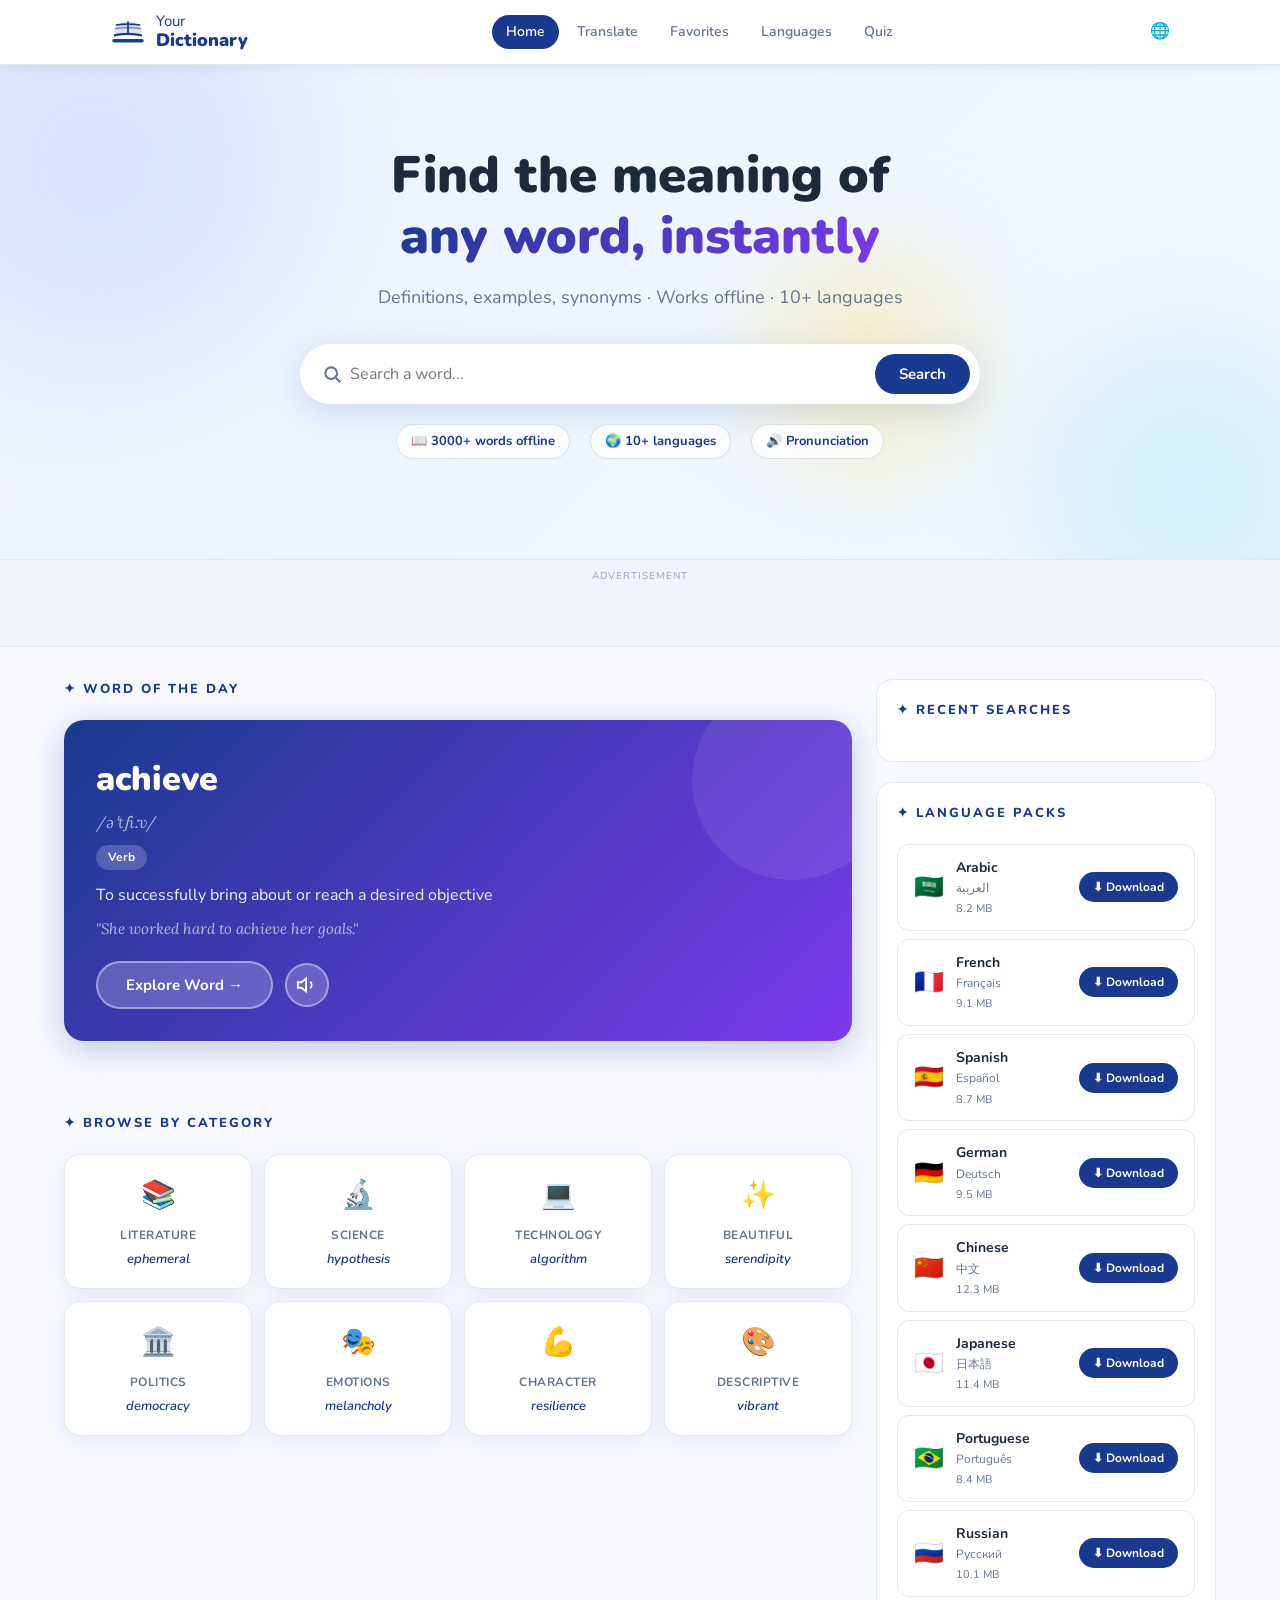
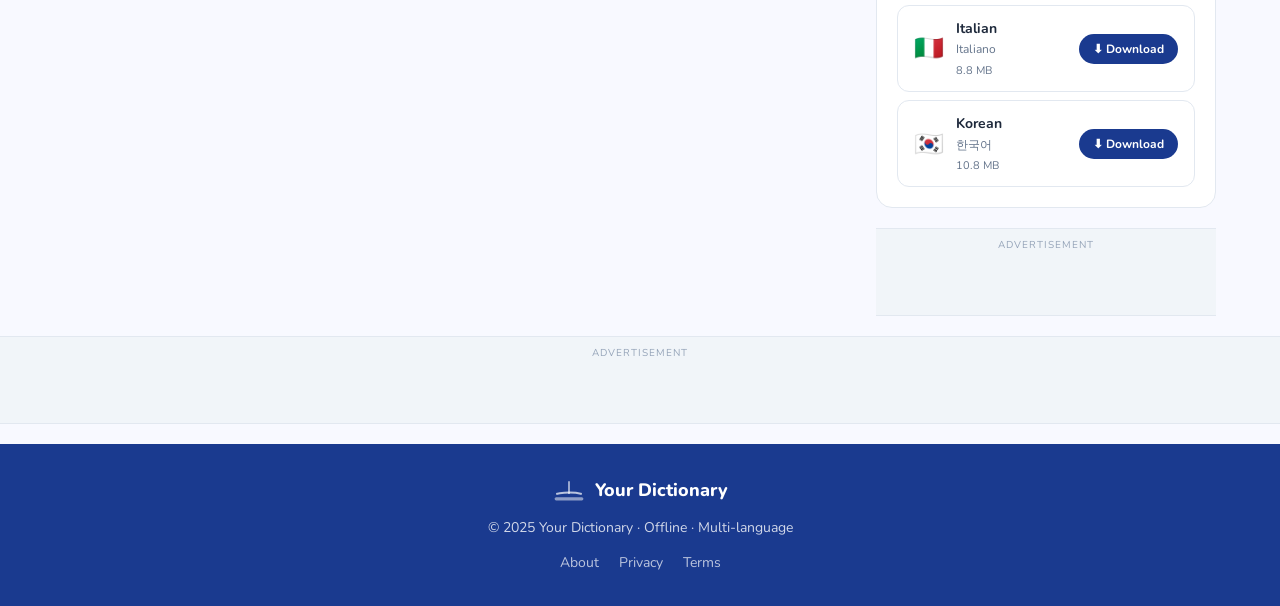
==== app/src/main/assets/www/index.html @ 371874bd "Add files via upload" ====
<!DOCTYPE html>
<html lang="en">
<head>
<meta charset="UTF-8">
<meta name="viewport" content="width=device-width, initial-scale=1.0, maximum-scale=1.0, user-scalable=no">
<title>Your Dictionary</title>
<link rel="stylesheet" href="style.css">
<link href="https://fonts.googleapis.com/css2?family=Nunito:wght@400;600;700;800;900&family=Lora:ital,wght@0,400;0,600;1,400&display=swap" rel="stylesheet">
</head>
<body>
<!-- HEADER -->
<header class="header">
  <div class="header-inner">
    <div class="logo">
      <svg class="logo-icon" viewBox="0 0 40 32" fill="none">
        <rect x="2" y="24" width="36" height="4" rx="2" fill="#1a3a8f"/>
        <path d="M20 4 C10 4 4 10 4 20 L20 18 L36 20 C36 10 30 4 20 4Z" fill="#1a3a8f" opacity="0.15"/>
        <path d="M4 20 C4 20 20 16 36 20" stroke="#1a3a8f" stroke-width="2.5" fill="none"/>
        <path d="M20 4 L20 18" stroke="#1a3a8f" stroke-width="2"/>
        <path d="M6 8 C6 8 20 6 34 8" stroke="#1a3a8f" stroke-width="2" fill="none"/>
        <path d="M5 12 C5 12 20 10 35 12" stroke="#1a3a8f" stroke-width="1.5" fill="none" opacity="0.6"/>
      </svg>
      <span class="logo-text">Your<br><strong>Dictionary</strong></span>
    </div>
    <nav class="nav">
      <a href="index.html" class="nav-link active">Home</a>
      <a href="translate.html" class="nav-link">Translate</a>
      <a href="favorites.html" class="nav-link">Favorites</a>
      <a href="languages.html" class="nav-link">Languages</a>
      <a href="quiz.html" class="nav-link">Quiz</a>
    </nav>
    <div class="header-right">
      <div class="online-status" id="onlineStatus">🌐</div>
      <button class="menu-btn" id="menuBtn" aria-label="Menu">
        <span></span><span></span><span></span>
      </button>
    </div>
  </div>
</header>

<!-- MOBILE NAV -->
<div class="mobile-nav" id="mobileNav">
  <a href="index.html">🏠 Home</a>
  <a href="translate.html">🌍 Translate</a>
  <a href="favorites.html">❤️ Favorites</a>
  <a href="languages.html">📦 Language Packs</a>
  <a href="quiz.html">🧠 Quiz</a>
</div>

<!-- HERO -->
<section class="hero">
  <div class="hero-bg">
    <div class="blob b1"></div>
    <div class="blob b2"></div>
    <div class="blob b3"></div>
  </div>
  <div class="hero-content">
    <h1 class="hero-title">Find the meaning of<br><span class="gradient-text">any word, instantly</span></h1>
    <p class="hero-sub">Definitions, examples, synonyms · Works offline · 10+ languages</p>
    <div class="search-box" id="heroSearch">
      <span class="search-icon">
        <svg viewBox="0 0 24 24" fill="none" stroke="currentColor" stroke-width="2.5"><circle cx="11" cy="11" r="7"/><line x1="16.5" y1="16.5" x2="22" y2="22"/></svg>
      </span>
      <input type="text" id="heroInput" placeholder="Search a word..." autocomplete="off" spellcheck="false">
      <button class="search-btn" id="heroBtn">Search</button>
    </div>
    <div class="suggestions" id="suggestions"></div>
    <div class="hero-stats">
      <span>📖 3000+ words offline</span>
      <span>🌍 10+ languages</span>
      <span>🔊 Pronunciation</span>
    </div>
  </div>
</section>

<!-- AD BANNER TOP -->
<div class="ad-container" id="adBannerTop">
  <div class="ad-label">Advertisement</div>
  <div id="hms-banner-1" class="admob-banner"></div>
</div>

<!-- TABLET LAYOUT WRAPPER -->
<div class="tablet-grid">

<!-- MAIN CONTENT -->
<div class="main-content">

<!-- RESULTS -->
<section class="results-section" id="resultsSection" style="display:none">
  <div class="container">
    <div id="resultsContent"></div>
  </div>
</section>

<!-- WORD OF THE DAY -->
<section class="wod-section" id="wodSection">
  <div class="container">
    <div class="section-label">✦ Word of the Day</div>
    <div class="wod-card" id="wodCard">
      <div class="wod-loading">Loading...</div>
    </div>
  </div>
</section>

<!-- CATEGORIES -->
<section class="categories-section">
  <div class="container">
    <div class="section-label">✦ Browse by Category</div>
    <div class="categories-grid">
      <div class="cat-card" data-word="ephemeral"><div class="cat-icon">📚</div><div class="cat-name">Literature</div><div class="cat-example">ephemeral</div></div>
      <div class="cat-card" data-word="hypothesis"><div class="cat-icon">🔬</div><div class="cat-name">Science</div><div class="cat-example">hypothesis</div></div>
      <div class="cat-card" data-word="algorithm"><div class="cat-icon">💻</div><div class="cat-name">Technology</div><div class="cat-example">algorithm</div></div>
      <div class="cat-card" data-word="serendipity"><div class="cat-icon">✨</div><div class="cat-name">Beautiful</div><div class="cat-example">serendipity</div></div>
      <div class="cat-card" data-word="democracy"><div class="cat-icon">🏛️</div><div class="cat-name">Politics</div><div class="cat-example">democracy</div></div>
      <div class="cat-card" data-word="melancholy"><div class="cat-icon">🎭</div><div class="cat-name">Emotions</div><div class="cat-example">melancholy</div></div>
      <div class="cat-card" data-word="resilience"><div class="cat-icon">💪</div><div class="cat-name">Character</div><div class="cat-example">resilience</div></div>
      <div class="cat-card" data-word="vibrant"><div class="cat-icon">🎨</div><div class="cat-name">Descriptive</div><div class="cat-example">vibrant</div></div>
    </div>
  </div>
</section>

</div><!-- end main-content -->

<!-- TABLET SIDEBAR -->
<aside class="tablet-sidebar">
  <div class="sidebar-section">
    <div class="section-label">✦ Recent Searches</div>
    <div class="recent-list sidebar-recent" id="recentList"></div>
  </div>
  <div class="sidebar-section">
    <div class="section-label">✦ Language Packs</div>
    <div id="languagePacksGrid" class="packs-grid-sidebar"></div>
  </div>
  <div class="ad-container sidebar-ad" id="adBannerMiddle">
    <div class="ad-label">Advertisement</div>
    <div id="hms-banner-2" class="admob-banner"></div>
  </div>
</aside>

</div><!-- end tablet-grid -->

<!-- RECENT SEARCHES (mobile only) -->
<section class="recent-section mobile-only" id="recentSection" style="display:none">
  <div class="container">
    <div class="section-label">✦ Recent Searches</div>
    <div class="recent-list" id="recentListMobile"></div>
  </div>
</section>

<!-- LANGUAGE PACKS (mobile only) -->
<section class="languages-section mobile-only">
  <div class="container">
    <div class="section-label">✦ Offline Language Packs</div>
    <div id="languagePacksGridMobile" class="packs-grid"></div>
  </div>
</section>

<!-- AD BANNER BOTTOM -->
<div class="ad-container" id="adBannerBottom">
  <div class="ad-label">Advertisement</div>
  <div id="hms-banner-3" class="admob-banner"></div>
</div>

<!-- FOOTER -->
<footer class="footer">
  <div class="footer-inner">
    <div class="footer-logo">
      <svg viewBox="0 0 40 32" fill="none" width="32">
        <rect x="2" y="24" width="36" height="4" rx="2" fill="#fff" opacity="0.5"/>
        <path d="M20 4 L20 20" stroke="#fff" stroke-width="2" opacity="0.7"/>
        <path d="M4 20 C4 20 20 16 36 20" stroke="#fff" stroke-width="2.5" fill="none" opacity="0.7"/>
      </svg>
      <span>Your Dictionary</span>
    </div>
    <p class="footer-copy">© 2025 Your Dictionary · Offline · Multi-language</p>
    <div class="footer-links">
      <a href="about.html">About</a>
      <a href="#">Privacy</a>
      <a href="#">Terms</a>
    </div>
  </div>
</footer>

<script src="offline_dict.js"></script>
<script src="app.js"></script>
<script src="hms_ads.js"></script>

<script>
// Fix recent list for mobile vs sidebar
document.addEventListener('DOMContentLoaded', function() {
  const isMobile = window.innerWidth < 768;
  const recentSection = document.getElementById('recentSection');
  const mobileList = document.getElementById('recentListMobile');
  const mainList = document.getElementById('recentList');

  // Online status indicator
  const statusEl = document.getElementById('onlineStatus');
  function updateStatus() {
    statusEl.textContent = navigator.onLine ? '🌐' : '📴';
    statusEl.title = navigator.onLine ? 'Online' : 'Offline';
  }
  window.addEventListener('online', updateStatus);
  window.addEventListener('offline', updateStatus);
  updateStatus();

  // Mobile recent searches
  const recent = JSON.parse(localStorage.getItem('recentSearches') || '[]');
  if (recent.length && mobileList) {
    if (recentSection) recentSection.style.display = 'block';
    mobileList.innerHTML = recent.map(w =>
      `<button class="recent-tag" onclick="searchWord('${w}')">${w}</button>`
    ).join('');
  }

  // Mobile language packs
  const mobilePacksGrid = document.getElementById('languagePacksGridMobile');
  if (mobilePacksGrid && typeof LANGUAGE_PACKS !== 'undefined') {
    const downloadedPacks = JSON.parse(localStorage.getItem('downloadedPacks') || '["en"]');
    mobilePacksGrid.innerHTML = Object.entries(LANGUAGE_PACKS).map(([code, pack]) => {
      const isDownloaded = downloadedPacks.includes(code);
      return `
        <div class="pack-card ${isDownloaded ? 'downloaded' : ''}">
          <div class="pack-flag">${pack.flag}</div>
          <div class="pack-info">
            <div class="pack-name">${pack.name}</div>
            <div class="pack-size">${pack.size}</div>
          </div>
          <button class="pack-btn ${isDownloaded ? 'downloaded' : ''}" onclick="togglePack('${code}', this)">
            ${isDownloaded ? '✓ Ready' : '⬇'}
          </button>
        </div>`;
    }).join('');
  }
});
</script>
</body>
</html>
---- app/src/main/assets/www/style.css ----
/* ============================================================
   YOUR DICTIONARY - Styles
   ============================================================ */
*, *::before, *::after { box-sizing: border-box; margin: 0; padding: 0; }

:root {
  --primary: #1a3a8f;
  --primary-light: #2d52c4;
  --accent: #f59e0b;
  --bg: #f8f9ff;
  --card: #ffffff;
  --text: #1e293b;
  --text-muted: #64748b;
  --border: #e2e8f0;
  --radius: 16px;
  --shadow: 0 4px 24px rgba(26,58,143,0.08);
}

body { font-family: 'Nunito', sans-serif; background: var(--bg); color: var(--text); line-height: 1.6; -webkit-tap-highlight-color: transparent; }

/* HEADER */
.header { background: #fff; border-bottom: 1px solid var(--border); position: sticky; top: 0; z-index: 100; box-shadow: 0 2px 12px rgba(0,0,0,0.06); }
.header-inner { max-width: 1100px; margin: 0 auto; padding: 12px 20px; display: flex; align-items: center; justify-content: space-between; gap: 16px; }
.logo { display: flex; align-items: center; gap: 10px; text-decoration: none; }
.logo-icon { width: 36px; height: 28px; }
.logo-text { font-size: 15px; line-height: 1.2; color: var(--primary); }
.logo-text strong { display: block; font-size: 18px; font-weight: 900; }
.nav { display: flex; gap: 4px; }
.nav-link { padding: 6px 14px; border-radius: 50px; text-decoration: none; color: var(--text-muted); font-weight: 600; font-size: 14px; transition: all .2s; }
.nav-link:hover, .nav-link.active { background: var(--primary); color: #fff; }
.menu-btn { display: none; flex-direction: column; gap: 5px; background: none; border: none; cursor: pointer; padding: 4px; }
.menu-btn span { width: 24px; height: 2px; background: var(--text); border-radius: 2px; transition: .3s; }

/* MOBILE NAV */
.mobile-nav { display: none; flex-direction: column; background: #fff; border-bottom: 1px solid var(--border); }
.mobile-nav.open { display: flex; }
.mobile-nav a { padding: 14px 20px; color: var(--text); text-decoration: none; font-weight: 600; border-bottom: 1px solid var(--border); }
.mobile-nav a:hover { background: var(--bg); }

/* HERO */
.hero { position: relative; padding: 60px 20px 80px; overflow: hidden; background: linear-gradient(135deg, #eef2ff 0%, #f0f9ff 100%); }
.hero-bg { position: absolute; inset: 0; pointer-events: none; overflow: hidden; }
.blob { position: absolute; border-radius: 50%; filter: blur(60px); opacity: 0.5; }
.b1 { width: 400px; height: 400px; background: #c7d7ff; top: -100px; left: -100px; }
.b2 { width: 300px; height: 300px; background: #bae6fd; bottom: -80px; right: -60px; }
.b3 { width: 200px; height: 200px; background: #fde68a; top: 40%; left: 60%; }
.hero-content { position: relative; max-width: 680px; margin: 0 auto; text-align: center; }
.hero-title { font-size: clamp(28px, 6vw, 52px); font-weight: 900; line-height: 1.2; color: var(--text); margin-bottom: 16px; }
.gradient-text { background: linear-gradient(135deg, var(--primary), #7c3aed); -webkit-background-clip: text; -webkit-text-fill-color: transparent; background-clip: text; }
.hero-sub { font-size: 18px; color: var(--text-muted); margin-bottom: 32px; }

/* SEARCH BOX */
.search-box { display: flex; align-items: center; background: #fff; border-radius: 50px; padding: 8px 8px 8px 20px; box-shadow: 0 8px 32px rgba(26,58,143,0.15); gap: 8px; border: 2px solid transparent; transition: border-color .2s; }
.search-box:focus-within { border-color: var(--primary); }
.search-icon { color: var(--text-muted); display: flex; align-items: center; }
.search-icon svg { width: 20px; height: 20px; }
.search-box input { flex: 1; border: none; outline: none; font-size: 16px; font-family: inherit; color: var(--text); background: transparent; }
.search-btn { background: var(--primary); color: #fff; border: none; border-radius: 40px; padding: 10px 24px; font-size: 15px; font-weight: 700; cursor: pointer; font-family: inherit; transition: background .2s, transform .1s; }
.search-btn:hover { background: var(--primary-light); }
.search-btn:active { transform: scale(0.97); }

/* SUGGESTIONS */
.suggestions { background: #fff; border-radius: 12px; box-shadow: var(--shadow); margin-top: 8px; display: none; text-align: left; overflow: hidden; }
.suggestion-item { padding: 12px 20px; cursor: pointer; font-size: 15px; transition: background .15s; }
.suggestion-item:hover { background: var(--bg); }

/* CONTAINER */
.container { max-width: 800px; margin: 0 auto; padding: 0 20px; }

/* RESULTS */
.results-section { padding: 40px 0; }
.result-header { display: flex; align-items: center; justify-content: space-between; margin-bottom: 24px; flex-wrap: wrap; gap: 12px; }
.result-word-info { display: flex; align-items: center; gap: 12px; flex-wrap: wrap; }
.result-word { font-size: 36px; font-weight: 900; color: var(--primary); }
.phonetic { font-size: 18px; color: var(--text-muted); font-family: 'Lora', serif; font-style: italic; }
.audio-btn { background: var(--bg); border: 1px solid var(--border); border-radius: 50%; width: 36px; height: 36px; cursor: pointer; display: flex; align-items: center; justify-content: center; color: var(--primary); transition: all .2s; }
.audio-btn:hover { background: var(--primary); color: #fff; }
.audio-btn svg { width: 14px; }
.fav-btn { display: flex; align-items: center; gap: 6px; background: var(--bg); border: 1px solid var(--border); border-radius: 50px; padding: 8px 16px; cursor: pointer; font-size: 14px; font-weight: 700; color: var(--text-muted); font-family: inherit; transition: all .2s; }
.fav-btn svg { width: 18px; }
.fav-btn.active, .fav-btn:hover { background: #fff0f6; border-color: #ff4081; color: #ff4081; }

/* MEANINGS */
.meaning-block { background: var(--card); border-radius: var(--radius); padding: 24px; margin-bottom: 16px; box-shadow: var(--shadow); }
.pos-badge { display: inline-block; background: linear-gradient(135deg, var(--primary), #7c3aed); color: #fff; padding: 4px 14px; border-radius: 50px; font-size: 13px; font-weight: 700; text-transform: capitalize; margin-bottom: 16px; }
.definitions-list { padding-left: 20px; }
.definitions-list li { margin-bottom: 14px; }
.def-text { font-size: 16px; line-height: 1.7; }
.def-example { color: var(--text-muted); font-style: italic; font-family: 'Lora', serif; margin-top: 4px; font-size: 15px; }
.word-tags { display: flex; flex-wrap: wrap; align-items: center; gap: 8px; margin-top: 16px; padding-top: 16px; border-top: 1px solid var(--border); }
.tag-label { font-size: 13px; font-weight: 700; color: var(--text-muted); }
.word-tag { background: var(--bg); border: 1px solid var(--border); border-radius: 50px; padding: 4px 12px; font-size: 13px; cursor: pointer; transition: all .2s; }
.word-tag:hover { background: var(--primary); color: #fff; border-color: var(--primary); }
.word-tag.antonym { border-color: #fca5a5; }
.word-tag.antonym:hover { background: #ef4444; border-color: #ef4444; color: #fff; }

/* BUTTONS */
.btn-primary { background: var(--primary); color: #fff; border: none; border-radius: 50px; padding: 12px 28px; font-size: 15px; font-weight: 700; cursor: pointer; font-family: inherit; transition: all .2s; }
.btn-primary:hover { background: var(--primary-light); transform: translateY(-1px); }
.btn-secondary { background: var(--bg); color: var(--primary); border: 2px solid var(--primary); border-radius: 50px; padding: 10px 24px; font-size: 15px; font-weight: 700; cursor: pointer; font-family: inherit; transition: all .2s; margin-top: 20px; }
.btn-secondary:hover { background: var(--primary); color: #fff; }
.back-btn { display: block; margin: 20px auto 0; }

/* LOADING */
.loading-spinner { text-align: center; padding: 60px 20px; }
.spinner { width: 40px; height: 40px; border: 3px solid var(--border); border-top-color: var(--primary); border-radius: 50%; animation: spin 0.8s linear infinite; margin: 0 auto 16px; }
@keyframes spin { to { transform: rotate(360deg); } }

/* ERROR */
.error-card { text-align: center; padding: 60px 20px; background: var(--card); border-radius: var(--radius); box-shadow: var(--shadow); }
.error-icon { font-size: 48px; margin-bottom: 16px; }
.error-card h3 { font-size: 22px; margin-bottom: 8px; }
.error-card p { color: var(--text-muted); margin-bottom: 24px; }

/* WORD OF DAY */
.wod-section { padding: 40px 0; }
.section-label { font-size: 13px; font-weight: 800; letter-spacing: 2px; text-transform: uppercase; color: var(--primary); margin-bottom: 20px; }
.wod-card { background: linear-gradient(135deg, var(--primary) 0%, #7c3aed 100%); border-radius: var(--radius); padding: 36px; color: #fff; box-shadow: 0 8px 32px rgba(26,58,143,0.25); }
.wod-loading { color: rgba(255,255,255,0.7); }
.wod-word { font-size: 36px; font-weight: 900; margin-bottom: 4px; }
.wod-phonetic { font-family: 'Lora', serif; font-style: italic; color: rgba(255,255,255,0.75); margin-bottom: 8px; }
.wod-pos { display: inline-block; background: rgba(255,255,255,0.2); padding: 3px 12px; border-radius: 50px; font-size: 13px; font-weight: 700; text-transform: capitalize; margin-bottom: 16px; }
.wod-def { font-size: 17px; line-height: 1.7; margin-bottom: 12px; }
.wod-example { font-style: italic; font-family: 'Lora', serif; color: rgba(255,255,255,0.8); margin-bottom: 24px; }
.wod-card .btn-primary { background: rgba(255,255,255,0.2); border: 2px solid rgba(255,255,255,0.4); backdrop-filter: blur(10px); }
.wod-card .btn-primary:hover { background: rgba(255,255,255,0.35); }

/* CATEGORIES */
.categories-section { padding: 40px 0; }
.categories-grid { display: grid; grid-template-columns: repeat(auto-fill, minmax(150px, 1fr)); gap: 16px; }
.cat-card { background: var(--card); border-radius: var(--radius); padding: 20px; text-align: center; cursor: pointer; box-shadow: var(--shadow); transition: all .25s; border: 2px solid transparent; }
.cat-card:hover { border-color: var(--primary); transform: translateY(-3px); box-shadow: 0 8px 24px rgba(26,58,143,0.15); }
.cat-icon { font-size: 32px; margin-bottom: 8px; }
.cat-name { font-weight: 700; font-size: 14px; color: var(--text); margin-bottom: 4px; }
.cat-example { font-size: 12px; color: var(--text-muted); font-style: italic; }

/* RECENT */
.recent-section { padding: 20px 0 40px; }
.recent-list { display: flex; flex-wrap: wrap; gap: 10px; }
.recent-tag { background: var(--card); border: 1px solid var(--border); border-radius: 50px; padding: 8px 18px; font-size: 14px; cursor: pointer; font-family: inherit; color: var(--text); transition: all .2s; }
.recent-tag:hover { background: var(--primary); color: #fff; border-color: var(--primary); }

/* AD CONTAINER */
.ad-container { background: #f1f5f9; border-top: 1px solid var(--border); border-bottom: 1px solid var(--border); padding: 8px; text-align: center; min-height: 60px; display: flex; flex-direction: column; align-items: center; justify-content: center; }
.ad-label { font-size: 10px; color: #94a3b8; letter-spacing: 1px; text-transform: uppercase; margin-bottom: 4px; }
.admob-banner { width: 100%; max-width: 320px; min-height: 50px; }

/* FOOTER */
.footer { background: var(--primary); color: rgba(255,255,255,0.8); padding: 32px 20px; margin-top: 20px; }
.footer-inner { max-width: 1100px; margin: 0 auto; text-align: center; }
.footer-logo { display: flex; align-items: center; justify-content: center; gap: 10px; font-size: 18px; font-weight: 800; color: #fff; margin-bottom: 12px; }
.footer-copy { font-size: 14px; margin-bottom: 12px; }
.footer-links { display: flex; justify-content: center; gap: 20px; }
.footer-links a { color: rgba(255,255,255,0.7); text-decoration: none; font-size: 14px; }
.footer-links a:hover { color: #fff; }

/* RESPONSIVE */
@media (max-width: 768px) {
  .nav { display: none; }
  .menu-btn { display: flex; }
  .hero { padding: 40px 16px 60px; }
  .categories-grid { grid-template-columns: repeat(2, 1fr); }
  .result-word { font-size: 28px; }
}

/* ============================================================
   TABLET & RESPONSIVE LAYOUT (768px+)
   ============================================================ */

/* Tablet grid */
@media (min-width: 768px) {
  .tablet-grid {
    display: grid;
    grid-template-columns: 1fr 300px;
    max-width: 1200px;
    margin: 0 auto;
    gap: 24px;
    padding: 0 24px;
    align-items: start;
  }
  .mobile-only { display: none !important; }
  .tablet-sidebar { display: block; padding-top: 32px; }
  .menu-btn { display: none !important; }
  .nav { display: flex !important; }
  .hero-title { font-size: clamp(32px, 4vw, 56px); }
  .categories-grid { grid-template-columns: repeat(4, 1fr) !important; }
  .wod-card { padding: 36px; }
  .result-word { font-size: 42px; }
}

@media (min-width: 1024px) {
  .tablet-grid { grid-template-columns: 1fr 340px; }
  .hero { padding: 80px 20px 100px; }
}

/* Mobile */
@media (max-width: 767px) {
  .tablet-grid { display: block; padding: 0; }
  .tablet-sidebar { display: none; }
  .mobile-only { display: block; }
}

/* ============================================================
   HEADER IMPROVEMENTS
   ============================================================ */
.header-right { display: flex; align-items: center; gap: 10px; }
.online-status { font-size: 16px; cursor: default; }
@media (min-width: 768px) { .online-status { display: block; } }

/* ============================================================
   HERO STATS
   ============================================================ */
.hero-stats {
  display: flex;
  justify-content: center;
  gap: 20px;
  flex-wrap: wrap;
  margin-top: 20px;
}
.hero-stats span {
  background: rgba(255,255,255,0.8);
  backdrop-filter: blur(10px);
  border-radius: 50px;
  padding: 6px 14px;
  font-size: 13px;
  font-weight: 700;
  color: var(--primary);
  border: 1px solid rgba(26,58,143,0.15);
}

/* ============================================================
   OFFLINE / ONLINE BADGES
   ============================================================ */
.offline-badge {
  background: #fef3c7;
  color: #92400e;
  border: 1px solid #fde68a;
  border-radius: 50px;
  padding: 3px 10px;
  font-size: 12px;
  font-weight: 700;
}
.online-badge {
  background: #dcfce7;
  color: #166534;
  border: 1px solid #bbf7d0;
  border-radius: 50px;
  padding: 3px 10px;
  font-size: 12px;
  font-weight: 700;
}
.lang-badge {
  background: var(--primary);
  color: #fff;
  border-radius: 50px;
  padding: 3px 10px;
  font-size: 11px;
  font-weight: 700;
}

/* ============================================================
   AUDIO BUTTON (improved)
   ============================================================ */
.audio-btn {
  background: linear-gradient(135deg, var(--primary), #7c3aed);
  border: none;
  border-radius: 50%;
  width: 40px;
  height: 40px;
  cursor: pointer;
  display: flex;
  align-items: center;
  justify-content: center;
  color: #fff;
  transition: all .2s;
  box-shadow: 0 4px 12px rgba(26,58,143,0.3);
  flex-shrink: 0;
}
.audio-btn:hover { transform: scale(1.1); box-shadow: 0 6px 20px rgba(26,58,143,0.4); }
.audio-btn:active { transform: scale(0.95); }
.audio-btn svg { width: 16px; }

.audio-btn-wod {
  background: rgba(255,255,255,0.2);
  border: 2px solid rgba(255,255,255,0.4);
  border-radius: 50%;
  width: 44px;
  height: 44px;
  cursor: pointer;
  display: flex;
  align-items: center;
  justify-content: center;
  color: #fff;
  transition: all .2s;
  flex-shrink: 0;
}
.audio-btn-wod:hover { background: rgba(255,255,255,0.3); transform: scale(1.08); }

/* ============================================================
   WOD ACTIONS
   ============================================================ */
.wod-actions {
  display: flex;
  align-items: center;
  gap: 12px;
  margin-top: 16px;
  flex-wrap: wrap;
}

/* ============================================================
   LANGUAGE PACKS
   ============================================================ */
.languages-section { padding: 40px 0; }
.packs-grid { display: flex; flex-direction: column; gap: 10px; margin-top: 12px; }
.packs-grid-sidebar { display: flex; flex-direction: column; gap: 8px; margin-top: 8px; }

.pack-card {
  display: flex;
  align-items: center;
  gap: 12px;
  background: var(--card);
  border-radius: 12px;
  padding: 12px 16px;
  border: 1px solid var(--border);
  transition: all .2s;
}
.pack-card:hover { border-color: var(--primary); box-shadow: 0 4px 16px rgba(26,58,143,0.1); }
.pack-card.downloaded { border-color: #bbf7d0; background: #f0fdf4; }
.pack-flag { font-size: 24px; flex-shrink: 0; }
.pack-info { flex: 1; min-width: 0; }
.pack-name { font-weight: 700; font-size: 14px; color: var(--text); }
.pack-native { font-size: 12px; color: var(--text-muted); }
.pack-size { font-size: 11px; color: var(--text-muted); margin-top: 2px; }
.pack-btn {
  background: var(--primary);
  color: #fff;
  border: none;
  border-radius: 50px;
  padding: 7px 14px;
  font-size: 12px;
  font-weight: 700;
  cursor: pointer;
  font-family: inherit;
  transition: all .2s;
  white-space: nowrap;
  flex-shrink: 0;
}
.pack-btn:hover { background: var(--primary-light); }
.pack-btn.downloaded { background: #16a34a; cursor: default; }
.pack-btn:disabled { opacity: 0.6; cursor: not-allowed; }

/* ============================================================
   SIDEBAR
   ============================================================ */
.sidebar-section { background: var(--card); border-radius: var(--radius); padding: 20px; margin-bottom: 20px; border: 1px solid var(--border); }
.sidebar-ad { margin-bottom: 20px; }
.sidebar-recent { display: flex; flex-wrap: wrap; gap: 8px; margin-top: 10px; }

/* ============================================================
   SUGGESTIONS (improved)
   ============================================================ */
.suggestion-item {
  padding: 12px 20px;
  cursor: pointer;
  font-size: 15px;
  transition: background .15s;
  display: flex;
  align-items: center;
  gap: 8px;
}
.suggestion-item span { font-weight: 600; }
.suggestion-item:hover { background: var(--bg); }

/* ============================================================
   ERROR CARD IMPROVEMENTS
   ============================================================ */
.suggestion-section { margin: 16px 0; text-align: center; }
.suggestion-title { font-size: 14px; color: var(--text-muted); margin-bottom: 10px; font-weight: 600; }
.suggestion-chips { display: flex; flex-wrap: wrap; gap: 8px; justify-content: center; }
.chip {
  background: var(--bg);
  border: 1px solid var(--primary);
  color: var(--primary);
  border-radius: 50px;
  padding: 6px 16px;
  font-size: 14px;
  font-weight: 700;
  cursor: pointer;
  font-family: inherit;
  transition: all .2s;
}
.chip:hover { background: var(--primary); color: #fff; }

/* ============================================================
   TOAST NOTIFICATIONS
   ============================================================ */
.toast {
  position: fixed;
  bottom: 80px;
  left: 50%;
  transform: translateX(-50%) translateY(20px);
  background: #1e293b;
  color: #fff;
  padding: 12px 24px;
  border-radius: 50px;
  font-size: 14px;
  font-weight: 600;
  z-index: 9999;
  opacity: 0;
  transition: all .3s;
  pointer-events: none;
  white-space: nowrap;
  box-shadow: 0 8px 32px rgba(0,0,0,0.3);
}
.toast.visible { opacity: 1; transform: translateX(-50%) translateY(0); }
.toast.toast-success { background: #16a34a; }
.toast.toast-error { background: #dc2626; }
.toast.toast-info { background: #1d4ed8; }

/* ============================================================
   CATEGORIES GRID (responsive)
   ============================================================ */
.categories-grid {
  display: grid;
  grid-template-columns: repeat(2, 1fr);
  gap: 12px;
  margin-top: 16px;
}
@media (min-width: 500px) { .categories-grid { grid-template-columns: repeat(3, 1fr); } }
@media (min-width: 768px) { .categories-grid { grid-template-columns: repeat(4, 1fr); } }

/* ============================================================
   CAT CARDS (tablet friendly)
   ============================================================ */
.cat-card {
  background: var(--card);
  border: 1px solid var(--border);
  border-radius: 16px;
  padding: 18px 12px;
  text-align: center;
  cursor: pointer;
  transition: all .2s;
}
.cat-card:hover { border-color: var(--primary); transform: translateY(-2px); box-shadow: var(--shadow); }
.cat-icon { font-size: 28px; margin-bottom: 8px; }
.cat-name { font-size: 12px; font-weight: 700; color: var(--text-muted); text-transform: uppercase; letter-spacing: .5px; }
.cat-example { font-size: 13px; color: var(--primary); font-weight: 600; margin-top: 4px; }

/* ============================================================
   WOD SECTION
   ============================================================ */
.wod-section { padding: 32px 0; }
.wod-card {
  background: linear-gradient(135deg, var(--primary) 0%, #7c3aed 100%);
  border-radius: 20px;
  padding: 32px;
  color: #fff;
  position: relative;
  overflow: hidden;
}
.wod-card::before {
  content: '';
  position: absolute;
  top: -40px;
  right: -40px;
  width: 200px;
  height: 200px;
  background: rgba(255,255,255,0.08);
  border-radius: 50%;
}
.wod-word { font-size: 34px; font-weight: 900; margin-bottom: 4px; }
.wod-phonetic { font-family: 'Lora', serif; font-style: italic; opacity: 0.85; margin-bottom: 8px; font-size: 16px; }
.wod-pos { display: inline-block; background: rgba(255,255,255,0.2); border-radius: 50px; padding: 3px 12px; font-size: 12px; font-weight: 700; margin-bottom: 12px; text-transform: capitalize; }
.wod-def { font-size: 16px; line-height: 1.7; opacity: 0.95; margin-bottom: 8px; }
.wod-example { font-style: italic; opacity: 0.8; font-family: 'Lora', serif; margin-bottom: 20px; font-size: 15px; }
.wod-loading { padding: 40px; text-align: center; color: #fff; }

/* ============================================================
   SPINNER
   ============================================================ */
.loading-spinner { display: flex; flex-direction: column; align-items: center; gap: 16px; padding: 60px; }
.spinner { width: 40px; height: 40px; border: 3px solid var(--border); border-top-color: var(--primary); border-radius: 50%; animation: spin .8s linear infinite; }
@keyframes spin { to { transform: rotate(360deg); } }
.loading-spinner p { color: var(--text-muted); font-weight: 600; }

/* ============================================================
   ERROR CARD
   ============================================================ */
.error-card { text-align: center; padding: 60px 20px; }
.error-icon { font-size: 48px; margin-bottom: 16px; }
.error-card h3 { font-size: 22px; font-weight: 800; margin-bottom: 8px; }
.error-card p { color: var(--text-muted); margin-bottom: 20px; }

/* ============================================================
   SECTIONS PADDING FIX FOR TABLET
   ============================================================ */
@media (min-width: 768px) {
  .wod-section .container,
  .categories-section .container,
  .results-section .container { padding: 0; max-width: none; }
}
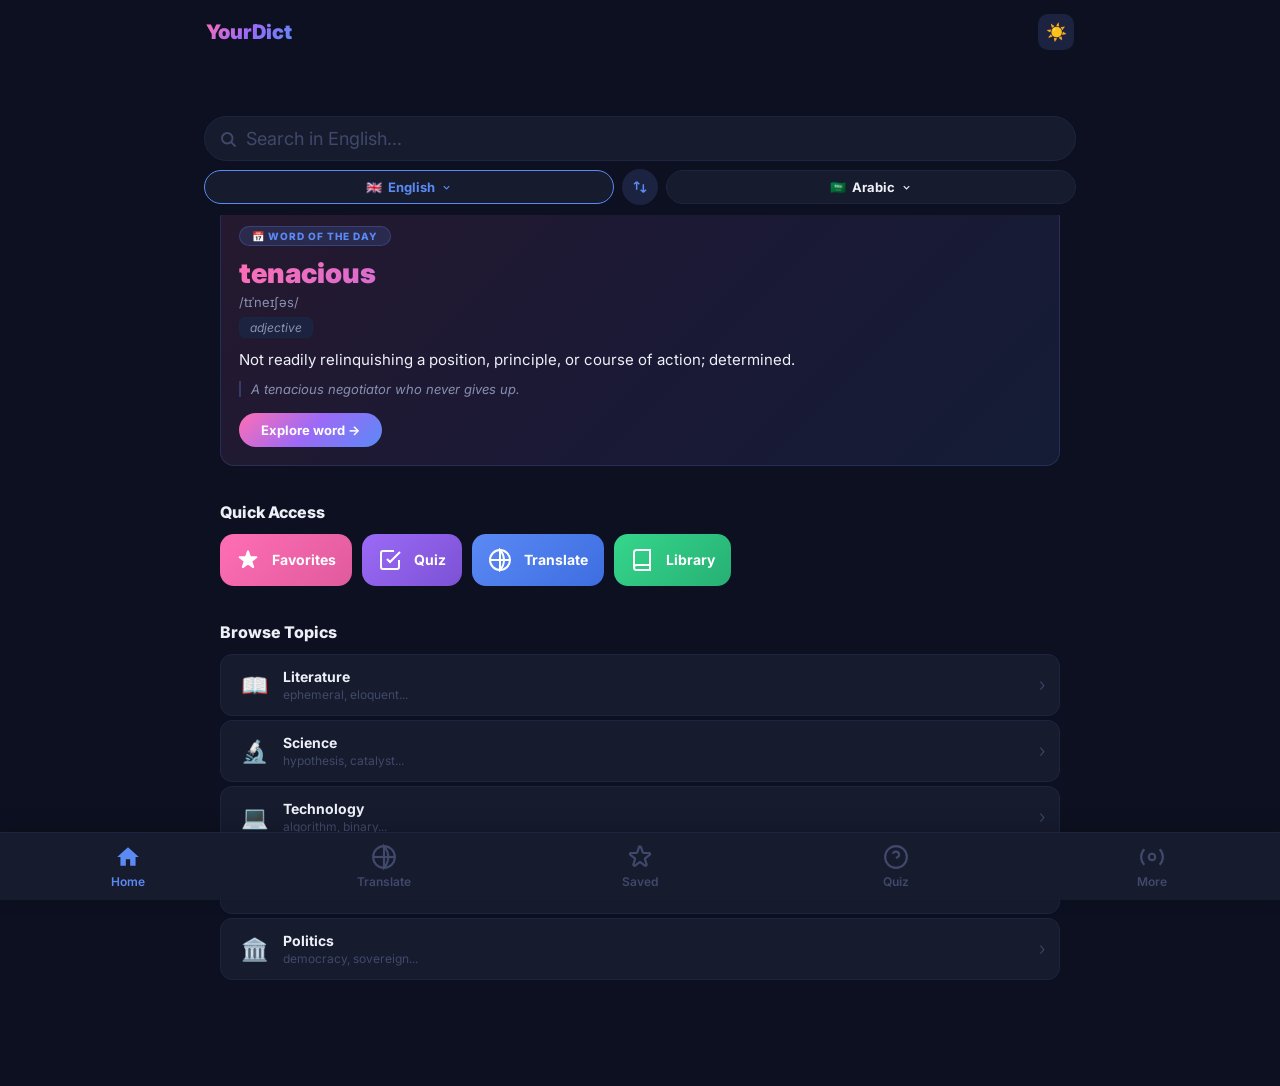
==== commit 2019586a: "Add files via upload" ====
--- a/app/src/main/assets/www/index.html
+++ b/app/src/main/assets/www/index.html
@@ -2,236 +2,150 @@
 <html lang="en">
 <head>
 <meta charset="UTF-8">
-<meta name="viewport" content="width=device-width, initial-scale=1.0, maximum-scale=1.0, user-scalable=no">
+<meta name="viewport" content="width=device-width, initial-scale=1.0, viewport-fit=cover">
 <title>Your Dictionary</title>
 <link rel="stylesheet" href="style.css">
-<link href="https://fonts.googleapis.com/css2?family=Nunito:wght@400;600;700;800;900&family=Lora:ital,wght@0,400;0,600;1,400&display=swap" rel="stylesheet">
+<link href="https://fonts.googleapis.com/css2?family=Inter:wght@300;400;500;600;700;800;900&display=swap" rel="stylesheet">
 </head>
 <body>
+
 <!-- HEADER -->
 <header class="header">
-  <div class="header-inner">
-    <div class="logo">
-      <svg class="logo-icon" viewBox="0 0 40 32" fill="none">
-        <rect x="2" y="24" width="36" height="4" rx="2" fill="#1a3a8f"/>
-        <path d="M20 4 C10 4 4 10 4 20 L20 18 L36 20 C36 10 30 4 20 4Z" fill="#1a3a8f" opacity="0.15"/>
-        <path d="M4 20 C4 20 20 16 36 20" stroke="#1a3a8f" stroke-width="2.5" fill="none"/>
-        <path d="M20 4 L20 18" stroke="#1a3a8f" stroke-width="2"/>
-        <path d="M6 8 C6 8 20 6 34 8" stroke="#1a3a8f" stroke-width="2" fill="none"/>
-        <path d="M5 12 C5 12 20 10 35 12" stroke="#1a3a8f" stroke-width="1.5" fill="none" opacity="0.6"/>
-      </svg>
-      <span class="logo-text">Your<br><strong>Dictionary</strong></span>
-    </div>
-    <nav class="nav">
-      <a href="index.html" class="nav-link active">Home</a>
-      <a href="translate.html" class="nav-link">Translate</a>
-      <a href="favorites.html" class="nav-link">Favorites</a>
-      <a href="languages.html" class="nav-link">Languages</a>
-      <a href="quiz.html" class="nav-link">Quiz</a>
-    </nav>
-    <div class="header-right">
-      <div class="online-status" id="onlineStatus">🌐</div>
-      <button class="menu-btn" id="menuBtn" aria-label="Menu">
-        <span></span><span></span><span></span>
+  <div class="hdr-left">
+    <img src="logo.png" class="hdr-logo" alt="" onerror="this.style.display='none'">
+    <span class="hdr-title">YourDict</span>
+  </div>
+  <div class="hdr-right">
+    <span class="offline-badge" id="offlineBadge" style="display:none">⚡ Offline</span>
+    <button class="hdr-btn" onclick="toggleTheme()" id="themeBtn">🌙</button>
+  </div>
+</header>
+
+<!-- SEARCH BAR (sticky) -->
+<div class="search-sticky">
+  <div class="search-row">
+    <div class="search-box" id="searchBox">
+      <svg class="sb-icon" viewBox="0 0 24 24" fill="none" stroke="currentColor" stroke-width="2.5"><circle cx="11" cy="11" r="7"/><line x1="16.5" y1="16.5" x2="22" y2="22"/></svg>
+      <input id="inp" type="text" placeholder="Search in English..." autocomplete="off" spellcheck="false">
+      <button class="sb-x" id="sbX" onclick="clearAll()">
+        <svg viewBox="0 0 24 24" fill="none" stroke="currentColor" stroke-width="2.5" width="15"><line x1="18" y1="6" x2="6" y2="18"/><line x1="6" y1="6" x2="18" y2="18"/></svg>
       </button>
     </div>
   </div>
-</header>
-
-<!-- MOBILE NAV -->
-<div class="mobile-nav" id="mobileNav">
-  <a href="index.html">🏠 Home</a>
-  <a href="translate.html">🌍 Translate</a>
-  <a href="favorites.html">❤️ Favorites</a>
-  <a href="languages.html">📦 Language Packs</a>
-  <a href="quiz.html">🧠 Quiz</a>
+  <!-- LANG BAR -->
+  <div class="lang-bar">
+    <button class="lb-btn lb-from" onclick="openLang('from')">
+      <span id="fFlag">🇬🇧</span>
+      <span id="fName">English</span>
+      <svg viewBox="0 0 24 24" fill="none" stroke="currentColor" stroke-width="2.5" width="11"><polyline points="6 9 12 15 18 9"/></svg>
+    </button>
+    <button class="lb-swap" onclick="swapLangs()">
+      <svg viewBox="0 0 24 24" fill="none" stroke="currentColor" stroke-width="2.2" width="16"><path d="M7 16V4m0 0L3 8m4-4l4 4M17 8v12m0 0l4-4m-4 4l-4-4"/></svg>
+    </button>
+    <button class="lb-btn lb-to" onclick="openLang('to')">
+      <span id="tFlag">🇸🇦</span>
+      <span id="tName">Arabic</span>
+      <svg viewBox="0 0 24 24" fill="none" stroke="currentColor" stroke-width="2.5" width="11"><polyline points="6 9 12 15 18 9"/></svg>
+    </button>
+  </div>
+  <!-- SUGGESTIONS -->
+  <div class="sugg-drop" id="suggDrop"></div>
 </div>
 
-<!-- HERO -->
-<section class="hero">
-  <div class="hero-bg">
-    <div class="blob b1"></div>
-    <div class="blob b2"></div>
-    <div class="blob b3"></div>
+<!-- RESULT (shown after search) -->
+<div id="resultArea" style="display:none">
+  <div class="word-hero" id="wordHero"></div>
+  <div class="pron-row" id="pronRow"></div>
+
+  <div class="sec-tabs" id="secTabs">
+    <button class="stab active" data-s="dict" onclick="showSection('dict')">Dictionary</button>
+    <button class="stab" data-s="trans" onclick="showSection('trans')">Translation</button>
+    <button class="stab" data-s="syn" onclick="showSection('syn')">Synonyms</button>
   </div>
-  <div class="hero-content">
-    <h1 class="hero-title">Find the meaning of<br><span class="gradient-text">any word, instantly</span></h1>
-    <p class="hero-sub">Definitions, examples, synonyms · Works offline · 10+ languages</p>
-    <div class="search-box" id="heroSearch">
-      <span class="search-icon">
-        <svg viewBox="0 0 24 24" fill="none" stroke="currentColor" stroke-width="2.5"><circle cx="11" cy="11" r="7"/><line x1="16.5" y1="16.5" x2="22" y2="22"/></svg>
-      </span>
-      <input type="text" id="heroInput" placeholder="Search a word..." autocomplete="off" spellcheck="false">
-      <button class="search-btn" id="heroBtn">Search</button>
+
+  <div id="secDict" class="sec-content"></div>
+  <div id="secTrans" class="sec-content" style="display:none"></div>
+  <div id="secSyn" class="sec-content" style="display:none"></div>
+
+  <button class="back-home" onclick="goHome()">← Back to Home</button>
+</div>
+
+<!-- HOME -->
+<div id="homeArea">
+  <div class="home-block">
+    <div class="blk-hdr">
+      <span class="blk-title">Word of the Day</span>
+      <span class="blk-badge">TODAY</span>
     </div>
-    <div class="suggestions" id="suggestions"></div>
-    <div class="hero-stats">
-      <span>📖 3000+ words offline</span>
-      <span>🌍 10+ languages</span>
-      <span>🔊 Pronunciation</span>
+    <div class="wod-card" id="wodCard">
+      <div class="spin-center"><div class="spinner"></div></div>
     </div>
   </div>
-</section>
 
-<!-- AD BANNER TOP -->
-<div class="ad-container" id="adBannerTop">
-  <div class="ad-label">Advertisement</div>
-  <div id="hms-banner-1" class="admob-banner"></div>
+  <div class="home-block">
+    <div class="blk-hdr"><span class="blk-title">Quick Access</span></div>
+    <div class="qa-grid">
+      <a href="favorites.html" class="qa-item qa-pink">
+        <svg viewBox="0 0 24 24" fill="currentColor" width="24"><path d="M11.049 2.927c.3-.921 1.603-.921 1.902 0l1.519 4.674a1 1 0 0 0 .95.69h4.915c.969 0 1.371 1.24.588 1.81l-3.976 2.888a1 1 0 0 0-.363 1.118l1.518 4.674c.3.922-.755 1.688-1.538 1.118l-3.976-2.888a1 1 0 0 0-1.176 0l-3.976 2.888c-.783.57-1.838-.197-1.538-1.118l1.518-4.674a1 1 0 0 0-.363-1.118l-3.976-2.888c-.784-.57-.38-1.81.588-1.81h4.914a1 1 0 0 0 .951-.69l1.519-4.674z"/></svg>
+        <span>Favorites</span>
+      </a>
+      <a href="quiz.html" class="qa-item qa-purple">
+        <svg viewBox="0 0 24 24" fill="none" stroke="white" stroke-width="2" width="24"><path d="M9 11l3 3L22 4"/><path d="M21 12v7a2 2 0 0 1-2 2H5a2 2 0 0 1-2-2V5a2 2 0 0 1 2-2h11"/></svg>
+        <span>Quiz</span>
+      </a>
+      <a href="translate.html" class="qa-item qa-blue">
+        <svg viewBox="0 0 24 24" fill="none" stroke="white" stroke-width="2" width="24"><circle cx="12" cy="12" r="10"/><line x1="2" y1="12" x2="22" y2="12"/><path d="M12 2a15.3 15.3 0 0 1 4 10 15.3 15.3 0 0 1-4 10z"/></svg>
+        <span>Translate</span>
+      </a>
+      <div class="qa-item qa-teal" onclick="showOfflineLibrary()" style="cursor:pointer">
+        <svg viewBox="0 0 24 24" fill="none" stroke="white" stroke-width="2" width="24"><path d="M4 19.5A2.5 2.5 0 0 1 6.5 17H20"/><path d="M6.5 2H20v20H6.5A2.5 2.5 0 0 1 4 19.5v-15A2.5 2.5 0 0 1 6.5 2z"/></svg>
+        <span>Library</span>
+      </div>
+    </div>
+  </div>
+
+  <div class="home-block" id="recentBlk" style="display:none">
+    <div class="blk-hdr">
+      <span class="blk-title">Recent Searches</span>
+      <button class="blk-act" onclick="clearRecent()">Clear all</button>
+    </div>
+    <div class="chip-row" id="recentChips"></div>
+  </div>
+
+  <div class="home-block">
+    <div class="blk-hdr"><span class="blk-title">Browse Topics</span></div>
+    <div class="topic-list">
+      <div class="topic-row" onclick="search('ephemeral')"><span class="tr-icon">📖</span><div class="tr-info"><b>Literature</b><span>ephemeral, eloquent...</span></div><span class="tr-chev">›</span></div>
+      <div class="topic-row" onclick="search('hypothesis')"><span class="tr-icon">🔬</span><div class="tr-info"><b>Science</b><span>hypothesis, catalyst...</span></div><span class="tr-chev">›</span></div>
+      <div class="topic-row" onclick="search('algorithm')"><span class="tr-icon">💻</span><div class="tr-info"><b>Technology</b><span>algorithm, binary...</span></div><span class="tr-chev">›</span></div>
+      <div class="topic-row" onclick="search('serendipity')"><span class="tr-icon">✨</span><div class="tr-info"><b>Beautiful Words</b><span>serendipity, luminous...</span></div><span class="tr-chev">›</span></div>
+      <div class="topic-row" onclick="search('democracy')"><span class="tr-icon">🏛️</span><div class="tr-info"><b>Politics</b><span>democracy, sovereign...</span></div><span class="tr-chev">›</span></div>
+    </div>
+  </div>
 </div>
 
-<!-- TABLET LAYOUT WRAPPER -->
-<div class="tablet-grid">
-
-<!-- MAIN CONTENT -->
-<div class="main-content">
-
-<!-- RESULTS -->
-<section class="results-section" id="resultsSection" style="display:none">
-  <div class="container">
-    <div id="resultsContent"></div>
+<!-- LANG MODAL (also used for Library) -->
+<div class="modal-overlay" id="langModal" style="display:none" onclick="closeLang()">
+  <div class="modal-sheet" onclick="event.stopPropagation()">
+    <div class="modal-head">
+      <span>Select Language</span>
+      <button onclick="closeLang()">✕</button>
+    </div>
+    <div id="langItems"></div>
   </div>
-</section>
-
-<!-- WORD OF THE DAY -->
-<section class="wod-section" id="wodSection">
-  <div class="container">
-    <div class="section-label">✦ Word of the Day</div>
-    <div class="wod-card" id="wodCard">
-      <div class="wod-loading">Loading...</div>
-    </div>
-  </div>
-</section>
-
-<!-- CATEGORIES -->
-<section class="categories-section">
-  <div class="container">
-    <div class="section-label">✦ Browse by Category</div>
-    <div class="categories-grid">
-      <div class="cat-card" data-word="ephemeral"><div class="cat-icon">📚</div><div class="cat-name">Literature</div><div class="cat-example">ephemeral</div></div>
-      <div class="cat-card" data-word="hypothesis"><div class="cat-icon">🔬</div><div class="cat-name">Science</div><div class="cat-example">hypothesis</div></div>
-      <div class="cat-card" data-word="algorithm"><div class="cat-icon">💻</div><div class="cat-name">Technology</div><div class="cat-example">algorithm</div></div>
-      <div class="cat-card" data-word="serendipity"><div class="cat-icon">✨</div><div class="cat-name">Beautiful</div><div class="cat-example">serendipity</div></div>
-      <div class="cat-card" data-word="democracy"><div class="cat-icon">🏛️</div><div class="cat-name">Politics</div><div class="cat-example">democracy</div></div>
-      <div class="cat-card" data-word="melancholy"><div class="cat-icon">🎭</div><div class="cat-name">Emotions</div><div class="cat-example">melancholy</div></div>
-      <div class="cat-card" data-word="resilience"><div class="cat-icon">💪</div><div class="cat-name">Character</div><div class="cat-example">resilience</div></div>
-      <div class="cat-card" data-word="vibrant"><div class="cat-icon">🎨</div><div class="cat-name">Descriptive</div><div class="cat-example">vibrant</div></div>
-    </div>
-  </div>
-</section>
-
-</div><!-- end main-content -->
-
-<!-- TABLET SIDEBAR -->
-<aside class="tablet-sidebar">
-  <div class="sidebar-section">
-    <div class="section-label">✦ Recent Searches</div>
-    <div class="recent-list sidebar-recent" id="recentList"></div>
-  </div>
-  <div class="sidebar-section">
-    <div class="section-label">✦ Language Packs</div>
-    <div id="languagePacksGrid" class="packs-grid-sidebar"></div>
-  </div>
-  <div class="ad-container sidebar-ad" id="adBannerMiddle">
-    <div class="ad-label">Advertisement</div>
-    <div id="hms-banner-2" class="admob-banner"></div>
-  </div>
-</aside>
-
-</div><!-- end tablet-grid -->
-
-<!-- RECENT SEARCHES (mobile only) -->
-<section class="recent-section mobile-only" id="recentSection" style="display:none">
-  <div class="container">
-    <div class="section-label">✦ Recent Searches</div>
-    <div class="recent-list" id="recentListMobile"></div>
-  </div>
-</section>
-
-<!-- LANGUAGE PACKS (mobile only) -->
-<section class="languages-section mobile-only">
-  <div class="container">
-    <div class="section-label">✦ Offline Language Packs</div>
-    <div id="languagePacksGridMobile" class="packs-grid"></div>
-  </div>
-</section>
-
-<!-- AD BANNER BOTTOM -->
-<div class="ad-container" id="adBannerBottom">
-  <div class="ad-label">Advertisement</div>
-  <div id="hms-banner-3" class="admob-banner"></div>
 </div>
 
-<!-- FOOTER -->
-<footer class="footer">
-  <div class="footer-inner">
-    <div class="footer-logo">
-      <svg viewBox="0 0 40 32" fill="none" width="32">
-        <rect x="2" y="24" width="36" height="4" rx="2" fill="#fff" opacity="0.5"/>
-        <path d="M20 4 L20 20" stroke="#fff" stroke-width="2" opacity="0.7"/>
-        <path d="M4 20 C4 20 20 16 36 20" stroke="#fff" stroke-width="2.5" fill="none" opacity="0.7"/>
-      </svg>
-      <span>Your Dictionary</span>
-    </div>
-    <p class="footer-copy">© 2025 Your Dictionary · Offline · Multi-language</p>
-    <div class="footer-links">
-      <a href="about.html">About</a>
-      <a href="#">Privacy</a>
-      <a href="#">Terms</a>
-    </div>
-  </div>
-</footer>
+<!-- BOTTOM NAV -->
+<nav class="bottom-nav">
+  <a class="bn active" href="index.html"><svg viewBox="0 0 24 24" fill="currentColor" width="22"><path d="M10 20v-6h4v6h5v-8h3L12 3 2 12h3v8z"/></svg><span>Home</span></a>
+  <a class="bn" href="translate.html"><svg viewBox="0 0 24 24" fill="none" stroke="currentColor" stroke-width="2" width="22"><circle cx="12" cy="12" r="10"/><line x1="2" y1="12" x2="22" y2="12"/><path d="M12 2a15.3 15.3 0 0 1 4 10 15.3 15.3 0 0 1-4 10z"/></svg><span>Translate</span></a>
+  <a class="bn" href="favorites.html"><svg viewBox="0 0 24 24" fill="none" stroke="currentColor" stroke-width="2" width="22"><path d="M11.049 2.927c.3-.921 1.603-.921 1.902 0l1.519 4.674a1 1 0 0 0 .95.69h4.915c.969 0 1.371 1.24.588 1.81l-3.976 2.888a1 1 0 0 0-.363 1.118l1.518 4.674c.3.922-.755 1.688-1.538 1.118l-3.976-2.888a1 1 0 0 0-1.176 0l-3.976 2.888c-.783.57-1.838-.197-1.538-1.118l1.518-4.674a1 1 0 0 0-.363-1.118l-3.976-2.888c-.784-.57-.38-1.81.588-1.81h4.914a1 1 0 0 0 .951-.69l1.519-4.674z"/></svg><span>Saved</span></a>
+  <a class="bn" href="quiz.html"><svg viewBox="0 0 24 24" fill="none" stroke="currentColor" stroke-width="2" width="22"><circle cx="12" cy="12" r="10"/><path d="M9.09 9a3 3 0 0 1 5.83 1c0 2-3 3-3 3"/><line x1="12" y1="17" x2="12.01" y2="17"/></svg><span>Quiz</span></a>
+  <a class="bn" href="about.html"><svg viewBox="0 0 24 24" fill="none" stroke="currentColor" stroke-width="2" width="22"><circle cx="12" cy="12" r="3"/><path d="M19.07 4.93a10 10 0 0 1 0 14.14M4.93 4.93a10 10 0 0 0 0 14.14"/></svg><span>More</span></a>
+</nav>
 
+<!-- Load offline dictionary FIRST, then app logic -->
 <script src="offline_dict.js"></script>
 <script src="app.js"></script>
-<script src="hms_ads.js"></script>
-
-<script>
-// Fix recent list for mobile vs sidebar
-document.addEventListener('DOMContentLoaded', function() {
-  const isMobile = window.innerWidth < 768;
-  const recentSection = document.getElementById('recentSection');
-  const mobileList = document.getElementById('recentListMobile');
-  const mainList = document.getElementById('recentList');
-
-  // Online status indicator
-  const statusEl = document.getElementById('onlineStatus');
-  function updateStatus() {
-    statusEl.textContent = navigator.onLine ? '🌐' : '📴';
-    statusEl.title = navigator.onLine ? 'Online' : 'Offline';
-  }
-  window.addEventListener('online', updateStatus);
-  window.addEventListener('offline', updateStatus);
-  updateStatus();
-
-  // Mobile recent searches
-  const recent = JSON.parse(localStorage.getItem('recentSearches') || '[]');
-  if (recent.length && mobileList) {
-    if (recentSection) recentSection.style.display = 'block';
-    mobileList.innerHTML = recent.map(w =>
-      `<button class="recent-tag" onclick="searchWord('${w}')">${w}</button>`
-    ).join('');
-  }
-
-  // Mobile language packs
-  const mobilePacksGrid = document.getElementById('languagePacksGridMobile');
-  if (mobilePacksGrid && typeof LANGUAGE_PACKS !== 'undefined') {
-    const downloadedPacks = JSON.parse(localStorage.getItem('downloadedPacks') || '["en"]');
-    mobilePacksGrid.innerHTML = Object.entries(LANGUAGE_PACKS).map(([code, pack]) => {
-      const isDownloaded = downloadedPacks.includes(code);
-      return `
-        <div class="pack-card ${isDownloaded ? 'downloaded' : ''}">
-          <div class="pack-flag">${pack.flag}</div>
-          <div class="pack-info">
-            <div class="pack-name">${pack.name}</div>
-            <div class="pack-size">${pack.size}</div>
-          </div>
-          <button class="pack-btn ${isDownloaded ? 'downloaded' : ''}" onclick="togglePack('${code}', this)">
-            ${isDownloaded ? '✓ Ready' : '⬇'}
-          </button>
-        </div>`;
-    }).join('');
-  }
-});
-</script>
 </body>
 </html>
--- a/app/src/main/assets/www/style.css
+++ b/app/src/main/assets/www/style.css
@@ -1,501 +1,346 @@
-/* ============================================================
-   YOUR DICTIONARY - Styles
-   ============================================================ */
-*, *::before, *::after { box-sizing: border-box; margin: 0; padding: 0; }
-
-:root {
-  --primary: #1a3a8f;
-  --primary-light: #2d52c4;
-  --accent: #f59e0b;
-  --bg: #f8f9ff;
-  --card: #ffffff;
-  --text: #1e293b;
-  --text-muted: #64748b;
-  --border: #e2e8f0;
-  --radius: 16px;
-  --shadow: 0 4px 24px rgba(26,58,143,0.08);
-}
-
-body { font-family: 'Nunito', sans-serif; background: var(--bg); color: var(--text); line-height: 1.6; -webkit-tap-highlight-color: transparent; }
+*,*::before,*::after{box-sizing:border-box;margin:0;padding:0}
+:root{
+  --bg:#0d1020;--surf:#161b2e;--surf2:#1c2340;--surf3:#222a4a;
+  --P:#5b8af5;--P2:#9b6af7;--AC:#ff6eb4;
+  --G:#35d68c;--R:#f75555;--Y:#f7c848;
+  --T:#eef0f8;--T2:#8890b0;--T3:#40496a;
+  --BD:#1e2540;--r:14px;
+  --grad:linear-gradient(135deg,#ff6eb4,#9b6af7,#5b8af5);
+}
+body.light{--bg:#f0f2fc;--surf:#fff;--surf2:#f5f7ff;--surf3:#ebedf8;--T:#0d1030;--T2:#5a6282;--T3:#a8b0c8;--BD:#dde1f0}
+body{font-family:'Inter',sans-serif;background:var(--bg);color:var(--T);padding-bottom:70px;min-height:100vh;-webkit-tap-highlight-color:transparent;transition:background .2s,color .2s}
 
 /* HEADER */
-.header { background: #fff; border-bottom: 1px solid var(--border); position: sticky; top: 0; z-index: 100; box-shadow: 0 2px 12px rgba(0,0,0,0.06); }
-.header-inner { max-width: 1100px; margin: 0 auto; padding: 12px 20px; display: flex; align-items: center; justify-content: space-between; gap: 16px; }
-.logo { display: flex; align-items: center; gap: 10px; text-decoration: none; }
-.logo-icon { width: 36px; height: 28px; }
-.logo-text { font-size: 15px; line-height: 1.2; color: var(--primary); }
-.logo-text strong { display: block; font-size: 18px; font-weight: 900; }
-.nav { display: flex; gap: 4px; }
-.nav-link { padding: 6px 14px; border-radius: 50px; text-decoration: none; color: var(--text-muted); font-weight: 600; font-size: 14px; transition: all .2s; }
-.nav-link:hover, .nav-link.active { background: var(--primary); color: #fff; }
-.menu-btn { display: none; flex-direction: column; gap: 5px; background: none; border: none; cursor: pointer; padding: 4px; }
-.menu-btn span { width: 24px; height: 2px; background: var(--text); border-radius: 2px; transition: .3s; }
-
-/* MOBILE NAV */
-.mobile-nav { display: none; flex-direction: column; background: #fff; border-bottom: 1px solid var(--border); }
-.mobile-nav.open { display: flex; }
-.mobile-nav a { padding: 14px 20px; color: var(--text); text-decoration: none; font-weight: 600; border-bottom: 1px solid var(--border); }
-.mobile-nav a:hover { background: var(--bg); }
-
-/* HERO */
-.hero { position: relative; padding: 60px 20px 80px; overflow: hidden; background: linear-gradient(135deg, #eef2ff 0%, #f0f9ff 100%); }
-.hero-bg { position: absolute; inset: 0; pointer-events: none; overflow: hidden; }
-.blob { position: absolute; border-radius: 50%; filter: blur(60px); opacity: 0.5; }
-.b1 { width: 400px; height: 400px; background: #c7d7ff; top: -100px; left: -100px; }
-.b2 { width: 300px; height: 300px; background: #bae6fd; bottom: -80px; right: -60px; }
-.b3 { width: 200px; height: 200px; background: #fde68a; top: 40%; left: 60%; }
-.hero-content { position: relative; max-width: 680px; margin: 0 auto; text-align: center; }
-.hero-title { font-size: clamp(28px, 6vw, 52px); font-weight: 900; line-height: 1.2; color: var(--text); margin-bottom: 16px; }
-.gradient-text { background: linear-gradient(135deg, var(--primary), #7c3aed); -webkit-background-clip: text; -webkit-text-fill-color: transparent; background-clip: text; }
-.hero-sub { font-size: 18px; color: var(--text-muted); margin-bottom: 32px; }
-
-/* SEARCH BOX */
-.search-box { display: flex; align-items: center; background: #fff; border-radius: 50px; padding: 8px 8px 8px 20px; box-shadow: 0 8px 32px rgba(26,58,143,0.15); gap: 8px; border: 2px solid transparent; transition: border-color .2s; }
-.search-box:focus-within { border-color: var(--primary); }
-.search-icon { color: var(--text-muted); display: flex; align-items: center; }
-.search-icon svg { width: 20px; height: 20px; }
-.search-box input { flex: 1; border: none; outline: none; font-size: 16px; font-family: inherit; color: var(--text); background: transparent; }
-.search-btn { background: var(--primary); color: #fff; border: none; border-radius: 40px; padding: 10px 24px; font-size: 15px; font-weight: 700; cursor: pointer; font-family: inherit; transition: background .2s, transform .1s; }
-.search-btn:hover { background: var(--primary-light); }
-.search-btn:active { transform: scale(0.97); }
+.header{display:flex;align-items:center;justify-content:space-between;padding:14px 16px 8px;position:sticky;top:0;z-index:100;background:var(--bg)}
+.hdr-left{display:flex;align-items:center;gap:9px}
+.hdr-logo{width:30px;height:30px;border-radius:8px;object-fit:cover}
+.hdr-title{font-size:20px;font-weight:900;background:var(--grad);-webkit-background-clip:text;-webkit-text-fill-color:transparent;background-clip:text}
+.hdr-btn{background:var(--surf2);border:none;border-radius:10px;width:36px;height:36px;cursor:pointer;font-size:17px;display:flex;align-items:center;justify-content:center}
+
+/* SEARCH STICKY */
+.search-sticky{position:sticky;top:58px;z-index:99;background:var(--bg);padding:0 14px 10px}
+.search-row{margin-bottom:8px}
+.search-box{display:flex;align-items:center;gap:9px;background:var(--surf);border:1.5px solid var(--BD);border-radius:50px;padding:11px 14px;transition:border-color .2s}
+.search-box:focus-within{border-color:var(--P)}
+.sb-icon{width:18px;height:18px;color:var(--T3);flex-shrink:0}
+.search-box input{flex:1;border:none;outline:none;font-size:16px;font-family:inherit;background:transparent;color:var(--T)}
+.search-box input::placeholder{color:var(--T3)}
+.sb-x{background:none;border:none;color:var(--T3);cursor:pointer;padding:2px;display:none;align-items:center;justify-content:center}
+
+/* LANG BAR */
+.lang-bar{display:flex;align-items:center;gap:8px}
+.lb-btn{flex:1;display:flex;align-items:center;justify-content:center;gap:6px;background:var(--surf);border:1.5px solid var(--BD);border-radius:50px;padding:8px 12px;cursor:pointer;font-family:inherit;font-size:13px;font-weight:700;color:var(--T);transition:border-color .2s}
+.lb-from{border-color:var(--P);color:var(--P)}
+.lb-swap{background:var(--surf2);border:none;border-radius:50%;width:36px;height:36px;cursor:pointer;color:var(--P);display:flex;align-items:center;justify-content:center;flex-shrink:0}
 
 /* SUGGESTIONS */
-.suggestions { background: #fff; border-radius: 12px; box-shadow: var(--shadow); margin-top: 8px; display: none; text-align: left; overflow: hidden; }
-.suggestion-item { padding: 12px 20px; cursor: pointer; font-size: 15px; transition: background .15s; }
-.suggestion-item:hover { background: var(--bg); }
-
-/* CONTAINER */
-.container { max-width: 800px; margin: 0 auto; padding: 0 20px; }
-
-/* RESULTS */
-.results-section { padding: 40px 0; }
-.result-header { display: flex; align-items: center; justify-content: space-between; margin-bottom: 24px; flex-wrap: wrap; gap: 12px; }
-.result-word-info { display: flex; align-items: center; gap: 12px; flex-wrap: wrap; }
-.result-word { font-size: 36px; font-weight: 900; color: var(--primary); }
-.phonetic { font-size: 18px; color: var(--text-muted); font-family: 'Lora', serif; font-style: italic; }
-.audio-btn { background: var(--bg); border: 1px solid var(--border); border-radius: 50%; width: 36px; height: 36px; cursor: pointer; display: flex; align-items: center; justify-content: center; color: var(--primary); transition: all .2s; }
-.audio-btn:hover { background: var(--primary); color: #fff; }
-.audio-btn svg { width: 14px; }
-.fav-btn { display: flex; align-items: center; gap: 6px; background: var(--bg); border: 1px solid var(--border); border-radius: 50px; padding: 8px 16px; cursor: pointer; font-size: 14px; font-weight: 700; color: var(--text-muted); font-family: inherit; transition: all .2s; }
-.fav-btn svg { width: 18px; }
-.fav-btn.active, .fav-btn:hover { background: #fff0f6; border-color: #ff4081; color: #ff4081; }
-
-/* MEANINGS */
-.meaning-block { background: var(--card); border-radius: var(--radius); padding: 24px; margin-bottom: 16px; box-shadow: var(--shadow); }
-.pos-badge { display: inline-block; background: linear-gradient(135deg, var(--primary), #7c3aed); color: #fff; padding: 4px 14px; border-radius: 50px; font-size: 13px; font-weight: 700; text-transform: capitalize; margin-bottom: 16px; }
-.definitions-list { padding-left: 20px; }
-.definitions-list li { margin-bottom: 14px; }
-.def-text { font-size: 16px; line-height: 1.7; }
-.def-example { color: var(--text-muted); font-style: italic; font-family: 'Lora', serif; margin-top: 4px; font-size: 15px; }
-.word-tags { display: flex; flex-wrap: wrap; align-items: center; gap: 8px; margin-top: 16px; padding-top: 16px; border-top: 1px solid var(--border); }
-.tag-label { font-size: 13px; font-weight: 700; color: var(--text-muted); }
-.word-tag { background: var(--bg); border: 1px solid var(--border); border-radius: 50px; padding: 4px 12px; font-size: 13px; cursor: pointer; transition: all .2s; }
-.word-tag:hover { background: var(--primary); color: #fff; border-color: var(--primary); }
-.word-tag.antonym { border-color: #fca5a5; }
-.word-tag.antonym:hover { background: #ef4444; border-color: #ef4444; color: #fff; }
-
-/* BUTTONS */
-.btn-primary { background: var(--primary); color: #fff; border: none; border-radius: 50px; padding: 12px 28px; font-size: 15px; font-weight: 700; cursor: pointer; font-family: inherit; transition: all .2s; }
-.btn-primary:hover { background: var(--primary-light); transform: translateY(-1px); }
-.btn-secondary { background: var(--bg); color: var(--primary); border: 2px solid var(--primary); border-radius: 50px; padding: 10px 24px; font-size: 15px; font-weight: 700; cursor: pointer; font-family: inherit; transition: all .2s; margin-top: 20px; }
-.btn-secondary:hover { background: var(--primary); color: #fff; }
-.back-btn { display: block; margin: 20px auto 0; }
-
-/* LOADING */
-.loading-spinner { text-align: center; padding: 60px 20px; }
-.spinner { width: 40px; height: 40px; border: 3px solid var(--border); border-top-color: var(--primary); border-radius: 50%; animation: spin 0.8s linear infinite; margin: 0 auto 16px; }
-@keyframes spin { to { transform: rotate(360deg); } }
-
-/* ERROR */
-.error-card { text-align: center; padding: 60px 20px; background: var(--card); border-radius: var(--radius); box-shadow: var(--shadow); }
-.error-icon { font-size: 48px; margin-bottom: 16px; }
-.error-card h3 { font-size: 22px; margin-bottom: 8px; }
-.error-card p { color: var(--text-muted); margin-bottom: 24px; }
-
-/* WORD OF DAY */
-.wod-section { padding: 40px 0; }
-.section-label { font-size: 13px; font-weight: 800; letter-spacing: 2px; text-transform: uppercase; color: var(--primary); margin-bottom: 20px; }
-.wod-card { background: linear-gradient(135deg, var(--primary) 0%, #7c3aed 100%); border-radius: var(--radius); padding: 36px; color: #fff; box-shadow: 0 8px 32px rgba(26,58,143,0.25); }
-.wod-loading { color: rgba(255,255,255,0.7); }
-.wod-word { font-size: 36px; font-weight: 900; margin-bottom: 4px; }
-.wod-phonetic { font-family: 'Lora', serif; font-style: italic; color: rgba(255,255,255,0.75); margin-bottom: 8px; }
-.wod-pos { display: inline-block; background: rgba(255,255,255,0.2); padding: 3px 12px; border-radius: 50px; font-size: 13px; font-weight: 700; text-transform: capitalize; margin-bottom: 16px; }
-.wod-def { font-size: 17px; line-height: 1.7; margin-bottom: 12px; }
-.wod-example { font-style: italic; font-family: 'Lora', serif; color: rgba(255,255,255,0.8); margin-bottom: 24px; }
-.wod-card .btn-primary { background: rgba(255,255,255,0.2); border: 2px solid rgba(255,255,255,0.4); backdrop-filter: blur(10px); }
-.wod-card .btn-primary:hover { background: rgba(255,255,255,0.35); }
-
-/* CATEGORIES */
-.categories-section { padding: 40px 0; }
-.categories-grid { display: grid; grid-template-columns: repeat(auto-fill, minmax(150px, 1fr)); gap: 16px; }
-.cat-card { background: var(--card); border-radius: var(--radius); padding: 20px; text-align: center; cursor: pointer; box-shadow: var(--shadow); transition: all .25s; border: 2px solid transparent; }
-.cat-card:hover { border-color: var(--primary); transform: translateY(-3px); box-shadow: 0 8px 24px rgba(26,58,143,0.15); }
-.cat-icon { font-size: 32px; margin-bottom: 8px; }
-.cat-name { font-weight: 700; font-size: 14px; color: var(--text); margin-bottom: 4px; }
-.cat-example { font-size: 12px; color: var(--text-muted); font-style: italic; }
-
-/* RECENT */
-.recent-section { padding: 20px 0 40px; }
-.recent-list { display: flex; flex-wrap: wrap; gap: 10px; }
-.recent-tag { background: var(--card); border: 1px solid var(--border); border-radius: 50px; padding: 8px 18px; font-size: 14px; cursor: pointer; font-family: inherit; color: var(--text); transition: all .2s; }
-.recent-tag:hover { background: var(--primary); color: #fff; border-color: var(--primary); }
-
-/* AD CONTAINER */
-.ad-container { background: #f1f5f9; border-top: 1px solid var(--border); border-bottom: 1px solid var(--border); padding: 8px; text-align: center; min-height: 60px; display: flex; flex-direction: column; align-items: center; justify-content: center; }
-.ad-label { font-size: 10px; color: #94a3b8; letter-spacing: 1px; text-transform: uppercase; margin-bottom: 4px; }
-.admob-banner { width: 100%; max-width: 320px; min-height: 50px; }
-
-/* FOOTER */
-.footer { background: var(--primary); color: rgba(255,255,255,0.8); padding: 32px 20px; margin-top: 20px; }
-.footer-inner { max-width: 1100px; margin: 0 auto; text-align: center; }
-.footer-logo { display: flex; align-items: center; justify-content: center; gap: 10px; font-size: 18px; font-weight: 800; color: #fff; margin-bottom: 12px; }
-.footer-copy { font-size: 14px; margin-bottom: 12px; }
-.footer-links { display: flex; justify-content: center; gap: 20px; }
-.footer-links a { color: rgba(255,255,255,0.7); text-decoration: none; font-size: 14px; }
-.footer-links a:hover { color: #fff; }
-
-/* RESPONSIVE */
-@media (max-width: 768px) {
-  .nav { display: none; }
-  .menu-btn { display: flex; }
-  .hero { padding: 40px 16px 60px; }
-  .categories-grid { grid-template-columns: repeat(2, 1fr); }
-  .result-word { font-size: 28px; }
-}
-
-/* ============================================================
-   TABLET & RESPONSIVE LAYOUT (768px+)
-   ============================================================ */
-
-/* Tablet grid */
-@media (min-width: 768px) {
-  .tablet-grid {
-    display: grid;
-    grid-template-columns: 1fr 300px;
-    max-width: 1200px;
-    margin: 0 auto;
-    gap: 24px;
-    padding: 0 24px;
-    align-items: start;
-  }
-  .mobile-only { display: none !important; }
-  .tablet-sidebar { display: block; padding-top: 32px; }
-  .menu-btn { display: none !important; }
-  .nav { display: flex !important; }
-  .hero-title { font-size: clamp(32px, 4vw, 56px); }
-  .categories-grid { grid-template-columns: repeat(4, 1fr) !important; }
-  .wod-card { padding: 36px; }
-  .result-word { font-size: 42px; }
-}
-
-@media (min-width: 1024px) {
-  .tablet-grid { grid-template-columns: 1fr 340px; }
-  .hero { padding: 80px 20px 100px; }
-}
-
-/* Mobile */
-@media (max-width: 767px) {
-  .tablet-grid { display: block; padding: 0; }
-  .tablet-sidebar { display: none; }
-  .mobile-only { display: block; }
-}
-
-/* ============================================================
-   HEADER IMPROVEMENTS
-   ============================================================ */
-.header-right { display: flex; align-items: center; gap: 10px; }
-.online-status { font-size: 16px; cursor: default; }
-@media (min-width: 768px) { .online-status { display: block; } }
-
-/* ============================================================
-   HERO STATS
-   ============================================================ */
-.hero-stats {
-  display: flex;
-  justify-content: center;
-  gap: 20px;
-  flex-wrap: wrap;
-  margin-top: 20px;
-}
-.hero-stats span {
-  background: rgba(255,255,255,0.8);
-  backdrop-filter: blur(10px);
-  border-radius: 50px;
-  padding: 6px 14px;
-  font-size: 13px;
-  font-weight: 700;
-  color: var(--primary);
-  border: 1px solid rgba(26,58,143,0.15);
-}
-
-/* ============================================================
-   OFFLINE / ONLINE BADGES
-   ============================================================ */
+.sugg-drop{display:none;background:var(--surf);border:1px solid var(--BD);border-radius:14px;overflow:hidden;margin-top:6px;box-shadow:0 8px 24px rgba(0,0,0,.3)}
+.sd-item{display:flex;align-items:center;gap:10px;padding:12px 16px;cursor:pointer;font-size:14px;color:var(--T);border-bottom:1px solid var(--BD)}
+.sd-item:last-child{border-bottom:none}
+.sd-item:active{background:var(--surf2)}
+.sd-ic{font-size:12px;color:var(--T3)}
+
+/* WORD HERO */
+.word-hero{margin:0 14px 0;background:linear-gradient(135deg,rgba(255,110,180,.08),rgba(155,106,247,.08),rgba(91,138,245,.08));border-radius:16px 16px 0 0;padding:18px 18px 12px;border:1px solid rgba(91,138,245,.2);border-bottom:none}
+.wh-top{display:flex;align-items:flex-start;justify-content:space-between;margin-bottom:4px}
+.wh-word{font-size:32px;font-weight:900;letter-spacing:-.5px;background:var(--grad);-webkit-background-clip:text;-webkit-text-fill-color:transparent;background-clip:text}
+.wh-acts{display:flex;gap:8px;padding-top:4px}
+.wh-act{width:36px;height:36px;border-radius:50%;background:var(--surf2);border:1px solid var(--BD);cursor:pointer;display:flex;align-items:center;justify-content:center;font-size:17px}
+.wh-act.fav-on{background:rgba(255,110,180,.15);border-color:var(--AC)}
+
+/* PRONUNCIATION ROW */
+.pron-row{margin:0 14px 0;display:flex;flex-wrap:wrap;gap:8px;padding:12px 16px;background:var(--surf);border:1px solid rgba(91,138,245,.2);border-top:1px solid var(--BD)}
+.pron-pill{display:flex;align-items:center;gap:7px;background:var(--surf2);border:1px solid var(--BD);border-radius:50px;padding:6px 14px;cursor:pointer;transition:border-color .2s}
+.pron-pill:active{border-color:var(--P)}
+.pp-flag{font-size:15px}
+.pp-lbl{font-size:10px;font-weight:800;color:var(--P);text-transform:uppercase;letter-spacing:.5px}
+.pp-ipa{font-size:13px;color:var(--T2)}
+.pp-play{font-size:11px;color:var(--R);margin-left:2px}
+
+/* SECTION TABS */
+.sec-tabs{display:flex;margin:0 14px 0;background:var(--surf);border:1px solid rgba(91,138,245,.2);border-top:1px solid var(--BD);padding:6px;gap:4px}
+.stab{flex:1;background:transparent;border:none;border-radius:9px;padding:9px 8px;font-size:13px;font-weight:700;cursor:pointer;font-family:inherit;color:var(--T2);transition:all .2s}
+.stab.active{background:var(--P);color:#fff}
+
+/* SECTION CONTENT */
+.sec-content{padding:10px 14px 0}
+
+/* MEANING CARD */
+.m-card{background:var(--surf);border-radius:var(--r);padding:14px 16px;margin-bottom:8px;border:1px solid var(--BD)}
+.m-pos-row{display:flex;align-items:center;gap:10px;margin-bottom:12px}
+.m-pos{display:inline-block;background:rgba(91,138,245,.12);color:var(--P);border-radius:6px;padding:3px 12px;font-size:11px;font-weight:800;text-transform:uppercase;letter-spacing:1px}
+.m-pos-line{flex:1;height:1px;background:var(--BD)}
+.def-item{padding:10px 0;border-bottom:1px solid var(--BD)}
+.def-item:last-child{border-bottom:none;padding-bottom:0}
+.def-top{display:flex;align-items:flex-start;gap:10px;margin-bottom:4px}
+.def-num{width:22px;height:22px;border-radius:50%;background:var(--P);color:#fff;font-size:11px;font-weight:800;display:flex;align-items:center;justify-content:center;flex-shrink:0;margin-top:1px}
+.def-txt{font-size:15px;line-height:1.65;color:var(--T);flex:1}
+.def-ex{font-size:13px;color:var(--T2);font-style:italic;margin-top:6px;padding-left:32px;line-height:1.5}
+.def-ex::before{content:'" ';color:var(--P);font-style:normal}
+.def-ex::after{content:' "';color:var(--P);font-style:normal}
+
+/* SYN CARD */
+.syn-card{background:var(--surf);border-radius:var(--r);padding:14px 16px;margin-bottom:8px;border:1px solid var(--BD)}
+.syn-label{font-size:11px;font-weight:800;color:var(--T3);text-transform:uppercase;letter-spacing:1px;margin-bottom:10px;display:flex;align-items:center;gap:6px}
+.syn-label::after{content:'';flex:1;height:1px;background:var(--BD)}
+.syn-chips{display:flex;flex-wrap:wrap;gap:7px}
+.syn-chip{background:var(--surf2);border:1px solid var(--BD);border-radius:50px;padding:5px 13px;font-size:13px;font-weight:500;cursor:pointer;color:var(--T)}
+.syn-chip:active{background:rgba(91,138,245,.15);border-color:var(--P);color:var(--P)}
+.ant-chip{border-color:rgba(247,85,85,.3);color:var(--R)}
+.ant-chip:active{background:rgba(247,85,85,.12);border-color:var(--R)}
+
+/* TRANSLATION CARD */
+.trans-card{background:var(--surf);border-radius:var(--r);padding:16px;margin-bottom:8px;border:1px solid var(--BD)}
+.tc-lang{display:flex;align-items:center;gap:8px;margin-bottom:12px;padding-bottom:10px;border-bottom:1px solid var(--BD)}
+.tc-flag{font-size:18px}
+.tc-name{font-size:12px;font-weight:800;color:var(--T3);text-transform:uppercase;letter-spacing:1px}
+.tc-text{font-size:21px;font-weight:700;color:var(--T);line-height:1.5;margin-bottom:14px}
+.tc-acts{display:flex;gap:8px}
+.tc-btn{background:var(--surf2);border:1px solid var(--BD);border-radius:50px;padding:7px 16px;font-size:12px;font-weight:700;cursor:pointer;font-family:inherit;color:var(--T2)}
+
+/* BACK BUTTON */
+.back-home{display:flex;align-items:center;gap:6px;background:none;border:none;color:var(--P);font-size:14px;font-weight:700;cursor:pointer;font-family:inherit;padding:14px 14px 4px}
+
+/* HOME */
+#homeArea{padding:4px 0 0}
+.home-block{padding:0 14px 20px}
+.blk-hdr{display:flex;align-items:center;justify-content:space-between;margin-bottom:12px}
+.blk-title{font-size:16px;font-weight:800;color:var(--T)}
+.blk-badge{background:var(--P);color:#fff;font-size:10px;font-weight:800;border-radius:50px;padding:3px 10px}
+.blk-act{background:none;border:none;color:var(--P);font-size:13px;font-weight:600;cursor:pointer;font-family:inherit}
+
+/* WOD */
+.wod-card{background:linear-gradient(135deg,rgba(255,110,180,.1),rgba(155,106,247,.1),rgba(91,138,245,.1));border-radius:var(--r);padding:18px;border:1px solid rgba(91,138,245,.18)}
+.wod-badge{display:inline-flex;align-items:center;gap:5px;background:rgba(91,138,245,.15);border:1px solid rgba(91,138,245,.25);border-radius:50px;padding:3px 12px;font-size:10px;font-weight:800;color:var(--P);text-transform:uppercase;letter-spacing:1px;margin-bottom:10px}
+.wod-word{font-size:28px;font-weight:900;background:var(--grad);-webkit-background-clip:text;-webkit-text-fill-color:transparent;background-clip:text;margin-bottom:4px}
+.wod-ph{font-size:13px;color:var(--T2);margin-bottom:6px}
+.wod-pos{display:inline-block;background:var(--surf2);color:var(--T2);border-radius:6px;padding:2px 10px;font-size:12px;font-style:italic;margin-bottom:10px;border:1px solid var(--BD)}
+.wod-def{font-size:15px;line-height:1.65;color:var(--T);margin-bottom:8px}
+.wod-ex{font-size:13px;color:var(--T2);font-style:italic;margin-bottom:16px;padding-left:10px;border-left:2px solid rgba(91,138,245,.3)}
+.wod-btn{background:var(--grad);color:#fff;border:none;border-radius:50px;padding:9px 22px;font-size:13px;font-weight:700;cursor:pointer;font-family:inherit}
+
+/* QUICK ACCESS */
+.qa-grid{display:grid;grid-template-columns:1fr 1fr;gap:10px}
+.qa-item{display:flex;align-items:center;gap:12px;border-radius:var(--r);padding:14px 16px;text-decoration:none;color:#fff;font-size:14px;font-weight:700;border:none}
+.qa-pink{background:linear-gradient(135deg,#ff6eb4,#e05a9e)}
+.qa-purple{background:linear-gradient(135deg,#9b6af7,#7c52d4)}
+.qa-blue{background:linear-gradient(135deg,#5b8af5,#3d6de0)}
+.qa-teal{background:linear-gradient(135deg,#35d68c,#27b074)}
+
+/* CHIPS */
+.chip-row{display:flex;flex-wrap:wrap;gap:8px}
+.chip{background:var(--surf);border:1px solid var(--BD);border-radius:50px;padding:7px 14px;font-size:13px;cursor:pointer;font-family:inherit;color:var(--T);font-weight:500}
+.chip:active{background:rgba(91,138,245,.12);border-color:var(--P);color:var(--P)}
+
+/* TOPICS */
+.topic-list{display:flex;flex-direction:column;gap:4px}
+.topic-row{display:flex;align-items:center;background:var(--surf);border-radius:12px;padding:13px 14px;cursor:pointer;border:1px solid var(--BD)}
+.topic-row:active{background:var(--surf2)}
+.tr-icon{font-size:22px;width:38px;text-align:center;flex-shrink:0}
+.tr-info{flex:1;margin:0 10px;display:flex;flex-direction:column;gap:2px}
+.tr-info b{font-size:14px;font-weight:700;color:var(--T)}
+.tr-info span{font-size:12px;color:var(--T3)}
+.tr-chev{font-size:18px;color:var(--T3);font-weight:300}
+
+/* MODAL */
+.modal-overlay{position:fixed;inset:0;background:rgba(0,0,0,.65);z-index:500;display:flex;align-items:flex-end;backdrop-filter:blur(4px)}
+.modal-sheet{background:var(--surf);border-radius:20px 20px 0 0;width:100%;max-height:60vh;overflow-y:auto}
+.modal-head{display:flex;align-items:center;justify-content:space-between;padding:18px 18px 12px;border-bottom:1px solid var(--BD)}
+.modal-head span{font-size:16px;font-weight:800;color:var(--T)}
+.modal-head button{background:none;border:none;color:var(--T3);cursor:pointer;font-size:18px}
+.lang-row-item{display:flex;align-items:center;gap:14px;padding:14px 18px;cursor:pointer;border-bottom:1px solid var(--BD);font-size:15px;font-weight:600;color:var(--T)}
+.lang-row-item:last-child{border-bottom:none}
+.lang-row-item:active{background:var(--surf2)}
+.lang-row-item.sel{color:var(--P)}
+.lri-flag{font-size:22px;width:30px;text-align:center}
+.lri-check{margin-left:auto;color:var(--P)}
+
+/* SPIN */
+.spin-center{display:flex;justify-content:center;padding:28px}
+.spinner{width:28px;height:28px;border:3px solid var(--BD);border-top-color:var(--P);border-radius:50%;animation:spin .8s linear infinite}
+@keyframes spin{to{transform:rotate(360deg)}}
+
+/* ERRORS */
+.err-box{background:var(--surf);border-radius:var(--r);padding:40px 20px;text-align:center;border:1px solid var(--BD)}
+.err-icon{font-size:44px;margin-bottom:12px}
+.err-box h3{font-size:17px;font-weight:800;margin-bottom:8px}
+.err-box p{color:var(--T2);font-size:14px;margin-bottom:20px}
+.btn-grad{background:var(--grad);color:#fff;border:none;border-radius:50px;padding:12px 28px;font-size:14px;font-weight:700;cursor:pointer;font-family:inherit}
+
+/* PAGE BAR */
+.page-bar{background:var(--surf);border-bottom:1px solid var(--BD);display:flex;align-items:center;gap:14px;padding:14px 16px;position:sticky;top:0;z-index:100}
+.pb-back{background:none;border:none;color:var(--T);cursor:pointer;font-size:22px;line-height:1}
+.pb-title{font-size:17px;font-weight:800;color:var(--T)}
+.pw{padding:16px 14px}
+
+/* CARDS */
+.card{background:var(--surf);border-radius:var(--r);padding:16px;margin-bottom:10px;border:1px solid var(--BD)}
+.card-lbl{font-size:11px;font-weight:800;color:var(--T3);text-transform:uppercase;letter-spacing:1px;margin-bottom:12px}
+
+/* TRANSLATE PAGE */
+.tl-langs{display:flex;align-items:center;gap:10px;margin-bottom:12px}
+select{flex:1;background:var(--surf2);border:1px solid var(--BD);border-radius:10px;padding:11px 12px;font-family:inherit;font-size:14px;font-weight:700;color:var(--T);cursor:pointer}
+.tl-sw{background:rgba(91,138,245,.12);border:none;border-radius:50%;width:40px;height:40px;cursor:pointer;color:var(--P);display:flex;align-items:center;justify-content:center;flex-shrink:0;font-size:18px}
+textarea{width:100%;min-height:110px;border:none;outline:none;font-family:inherit;font-size:16px;resize:none;background:transparent;color:var(--T);line-height:1.6}
+textarea::placeholder{color:var(--T3)}
+.card-foot{display:flex;justify-content:flex-end;gap:8px;margin-top:8px;padding-top:8px;border-top:1px solid var(--BD)}
+.card-foot button{background:none;border:none;color:var(--T3);cursor:pointer;font-size:13px;font-weight:600;font-family:inherit}
+.r-lbl{font-size:11px;font-weight:800;color:var(--T3);text-transform:uppercase;letter-spacing:1px;margin-bottom:8px}
+.r-txt{font-size:19px;font-weight:700;line-height:1.6;color:var(--T);margin-bottom:12px}
+.r-foot{display:flex;gap:8px;padding-top:10px;border-top:1px solid var(--BD)}
+.r-foot button{background:var(--surf2);border:1px solid var(--BD);border-radius:50px;padding:7px 16px;font-size:12px;font-weight:700;cursor:pointer;font-family:inherit;color:var(--T2)}
+
+/* FAV */
+.fav-item{background:var(--surf);border-radius:var(--r);padding:13px 16px;display:flex;align-items:center;justify-content:space-between;margin-bottom:8px;border:1px solid var(--BD);gap:12px}
+.fav-wd{font-size:17px;font-weight:800;color:var(--T)}
+.fav-btns{display:flex;gap:8px;flex-shrink:0}
+.sm-btn{padding:7px 14px;border-radius:50px;font-size:12px;font-weight:700;cursor:pointer;font-family:inherit;border:none}
+
+/* QUIZ */
+.q-hdr{margin-bottom:14px}
+.q-meta{display:flex;justify-content:space-between;margin-bottom:6px}
+.q-n{font-size:13px;font-weight:700;color:var(--T2)}
+.q-s{font-size:13px;font-weight:800;color:var(--P)}
+.pbar{height:4px;background:var(--BD);border-radius:2px;overflow:hidden}
+.pbar-f{height:100%;background:var(--grad);border-radius:2px;transition:width .4s}
+.q-def{background:rgba(91,138,245,.08);border:1px solid rgba(91,138,245,.15);border-radius:12px;padding:16px;margin-bottom:14px;font-size:15px;line-height:1.65;color:var(--T);font-style:italic}
+.q-opts{display:flex;flex-direction:column;gap:8px}
+.q-opt{background:var(--surf);border:1.5px solid var(--BD);border-radius:12px;padding:14px 16px;font-size:15px;font-weight:600;font-family:inherit;cursor:pointer;color:var(--T);text-align:left}
+.q-opt.ok{background:rgba(53,214,140,.1);border-color:var(--G);color:var(--G)}
+.q-opt.no{background:rgba(247,85,85,.1);border-color:var(--R);color:var(--R)}
+
+/* ABOUT */
+.ab-hero{border-radius:var(--r);padding:28px;text-align:center;margin-bottom:12px;background:linear-gradient(135deg,rgba(255,110,180,.1),rgba(155,106,247,.1),rgba(91,138,245,.1));border:1px solid rgba(91,138,245,.2)}
+.ab-img{width:72px;height:72px;border-radius:18px;margin:0 auto 14px;overflow:hidden;border:2px solid rgba(91,138,245,.3)}
+.ab-img img{width:100%;height:100%;object-fit:cover}
+.ab-name{font-size:22px;font-weight:900;background:var(--grad);-webkit-background-clip:text;-webkit-text-fill-color:transparent;background-clip:text}
+.ab-ver{font-size:13px;color:var(--T2);margin-top:4px}
+.feat-row{display:flex;align-items:center;gap:12px;padding:12px 0;border-bottom:1px solid var(--BD)}
+.feat-row:last-child{border-bottom:none}
+.feat-ic{font-size:20px;width:32px;text-align:center}
+.feat-info{flex:1}
+.feat-n{font-size:14px;font-weight:600;color:var(--T)}
+.feat-d{font-size:12px;color:var(--T3);margin-top:2px}
+.feat-val{margin-left:auto;font-size:13px;font-weight:700;color:var(--P)}
+
+/* BOTTOM NAV */
+.bottom-nav{position:fixed;bottom:0;left:0;right:0;z-index:200;background:var(--surf);border-top:1px solid var(--BD);display:flex;box-shadow:0 -4px 20px rgba(0,0,0,.15)}
+.bn{flex:1;display:flex;flex-direction:column;align-items:center;justify-content:center;padding:8px 4px;text-decoration:none;color:var(--T3);font-size:9px;font-weight:600;gap:4px;transition:color .2s}
+.bn.active{color:var(--P)}
+
+@media(max-width:360px){.qa-grid{grid-template-columns:1fr 1fr}}
+
+/* ═══════════════════════════════════════════════════════
+   OFFLINE BADGE
+══════════════════════════════════════════════════════ */
 .offline-badge {
-  background: #fef3c7;
-  color: #92400e;
-  border: 1px solid #fde68a;
-  border-radius: 50px;
-  padding: 3px 10px;
-  font-size: 12px;
-  font-weight: 700;
-}
-.online-badge {
-  background: #dcfce7;
-  color: #166534;
-  border: 1px solid #bbf7d0;
-  border-radius: 50px;
-  padding: 3px 10px;
-  font-size: 12px;
-  font-weight: 700;
-}
-.lang-badge {
-  background: var(--primary);
-  color: #fff;
-  border-radius: 50px;
+  display: inline-flex;
+  align-items: center;
+  gap: 4px;
+  background: #22c55e22;
+  color: #22c55e;
+  border: 1px solid #22c55e44;
+  border-radius: 20px;
   padding: 3px 10px;
   font-size: 11px;
-  font-weight: 700;
-}
-
-/* ============================================================
-   AUDIO BUTTON (improved)
-   ============================================================ */
-.audio-btn {
-  background: linear-gradient(135deg, var(--primary), #7c3aed);
-  border: none;
-  border-radius: 50%;
-  width: 40px;
-  height: 40px;
-  cursor: pointer;
-  display: flex;
-  align-items: center;
-  justify-content: center;
-  color: #fff;
-  transition: all .2s;
-  box-shadow: 0 4px 12px rgba(26,58,143,0.3);
-  flex-shrink: 0;
-}
-.audio-btn:hover { transform: scale(1.1); box-shadow: 0 6px 20px rgba(26,58,143,0.4); }
-.audio-btn:active { transform: scale(0.95); }
-.audio-btn svg { width: 16px; }
-
-.audio-btn-wod {
-  background: rgba(255,255,255,0.2);
-  border: 2px solid rgba(255,255,255,0.4);
-  border-radius: 50%;
-  width: 44px;
-  height: 44px;
-  cursor: pointer;
-  display: flex;
-  align-items: center;
-  justify-content: center;
-  color: #fff;
-  transition: all .2s;
-  flex-shrink: 0;
-}
-.audio-btn-wod:hover { background: rgba(255,255,255,0.3); transform: scale(1.08); }
-
-/* ============================================================
-   WOD ACTIONS
-   ============================================================ */
-.wod-actions {
-  display: flex;
-  align-items: center;
-  gap: 12px;
-  margin-top: 16px;
-  flex-wrap: wrap;
-}
-
-/* ============================================================
-   LANGUAGE PACKS
-   ============================================================ */
-.languages-section { padding: 40px 0; }
-.packs-grid { display: flex; flex-direction: column; gap: 10px; margin-top: 12px; }
-.packs-grid-sidebar { display: flex; flex-direction: column; gap: 8px; margin-top: 8px; }
-
-.pack-card {
-  display: flex;
-  align-items: center;
-  gap: 12px;
-  background: var(--card);
-  border-radius: 12px;
-  padding: 12px 16px;
-  border: 1px solid var(--border);
-  transition: all .2s;
-}
-.pack-card:hover { border-color: var(--primary); box-shadow: 0 4px 16px rgba(26,58,143,0.1); }
-.pack-card.downloaded { border-color: #bbf7d0; background: #f0fdf4; }
-.pack-flag { font-size: 24px; flex-shrink: 0; }
-.pack-info { flex: 1; min-width: 0; }
-.pack-name { font-weight: 700; font-size: 14px; color: var(--text); }
-.pack-native { font-size: 12px; color: var(--text-muted); }
-.pack-size { font-size: 11px; color: var(--text-muted); margin-top: 2px; }
-.pack-btn {
-  background: var(--primary);
-  color: #fff;
-  border: none;
-  border-radius: 50px;
-  padding: 7px 14px;
-  font-size: 12px;
-  font-weight: 700;
-  cursor: pointer;
-  font-family: inherit;
-  transition: all .2s;
-  white-space: nowrap;
-  flex-shrink: 0;
-}
-.pack-btn:hover { background: var(--primary-light); }
-.pack-btn.downloaded { background: #16a34a; cursor: default; }
-.pack-btn:disabled { opacity: 0.6; cursor: not-allowed; }
-
-/* ============================================================
-   SIDEBAR
-   ============================================================ */
-.sidebar-section { background: var(--card); border-radius: var(--radius); padding: 20px; margin-bottom: 20px; border: 1px solid var(--border); }
-.sidebar-ad { margin-bottom: 20px; }
-.sidebar-recent { display: flex; flex-wrap: wrap; gap: 8px; margin-top: 10px; }
-
-/* ============================================================
-   SUGGESTIONS (improved)
-   ============================================================ */
-.suggestion-item {
-  padding: 12px 20px;
-  cursor: pointer;
-  font-size: 15px;
-  transition: background .15s;
+  font-weight: 600;
+  letter-spacing: .3px;
+}
+
+.hdr-right {
   display: flex;
   align-items: center;
   gap: 8px;
 }
-.suggestion-item span { font-weight: 600; }
-.suggestion-item:hover { background: var(--bg); }
-
-/* ============================================================
-   ERROR CARD IMPROVEMENTS
-   ============================================================ */
-.suggestion-section { margin: 16px 0; text-align: center; }
-.suggestion-title { font-size: 14px; color: var(--text-muted); margin-bottom: 10px; font-weight: 600; }
-.suggestion-chips { display: flex; flex-wrap: wrap; gap: 8px; justify-content: center; }
-.chip {
-  background: var(--bg);
-  border: 1px solid var(--primary);
-  color: var(--primary);
-  border-radius: 50px;
-  padding: 6px 16px;
-  font-size: 14px;
-  font-weight: 700;
-  cursor: pointer;
-  font-family: inherit;
-  transition: all .2s;
-}
-.chip:hover { background: var(--primary); color: #fff; }
-
-/* ============================================================
-   TOAST NOTIFICATIONS
-   ============================================================ */
-.toast {
-  position: fixed;
-  bottom: 80px;
-  left: 50%;
-  transform: translateX(-50%) translateY(20px);
-  background: #1e293b;
-  color: #fff;
-  padding: 12px 24px;
-  border-radius: 50px;
-  font-size: 14px;
-  font-weight: 600;
-  z-index: 9999;
-  opacity: 0;
-  transition: all .3s;
-  pointer-events: none;
-  white-space: nowrap;
-  box-shadow: 0 8px 32px rgba(0,0,0,0.3);
-}
-.toast.visible { opacity: 1; transform: translateX(-50%) translateY(0); }
-.toast.toast-success { background: #16a34a; }
-.toast.toast-error { background: #dc2626; }
-.toast.toast-info { background: #1d4ed8; }
-
-/* ============================================================
-   CATEGORIES GRID (responsive)
-   ============================================================ */
-.categories-grid {
-  display: grid;
-  grid-template-columns: repeat(2, 1fr);
-  gap: 12px;
-  margin-top: 16px;
-}
-@media (min-width: 500px) { .categories-grid { grid-template-columns: repeat(3, 1fr); } }
-@media (min-width: 768px) { .categories-grid { grid-template-columns: repeat(4, 1fr); } }
-
-/* ============================================================
-   CAT CARDS (tablet friendly)
-   ============================================================ */
-.cat-card {
-  background: var(--card);
-  border: 1px solid var(--border);
-  border-radius: 16px;
-  padding: 18px 12px;
-  text-align: center;
-  cursor: pointer;
-  transition: all .2s;
-}
-.cat-card:hover { border-color: var(--primary); transform: translateY(-2px); box-shadow: var(--shadow); }
-.cat-icon { font-size: 28px; margin-bottom: 8px; }
-.cat-name { font-size: 12px; font-weight: 700; color: var(--text-muted); text-transform: uppercase; letter-spacing: .5px; }
-.cat-example { font-size: 13px; color: var(--primary); font-weight: 600; margin-top: 4px; }
-
-/* ============================================================
-   WOD SECTION
-   ============================================================ */
-.wod-section { padding: 32px 0; }
-.wod-card {
-  background: linear-gradient(135deg, var(--primary) 0%, #7c3aed 100%);
-  border-radius: 20px;
-  padding: 32px;
-  color: #fff;
-  position: relative;
-  overflow: hidden;
-}
-.wod-card::before {
-  content: '';
-  position: absolute;
-  top: -40px;
-  right: -40px;
-  width: 200px;
-  height: 200px;
-  background: rgba(255,255,255,0.08);
-  border-radius: 50%;
-}
-.wod-word { font-size: 34px; font-weight: 900; margin-bottom: 4px; }
-.wod-phonetic { font-family: 'Lora', serif; font-style: italic; opacity: 0.85; margin-bottom: 8px; font-size: 16px; }
-.wod-pos { display: inline-block; background: rgba(255,255,255,0.2); border-radius: 50px; padding: 3px 12px; font-size: 12px; font-weight: 700; margin-bottom: 12px; text-transform: capitalize; }
-.wod-def { font-size: 16px; line-height: 1.7; opacity: 0.95; margin-bottom: 8px; }
-.wod-example { font-style: italic; opacity: 0.8; font-family: 'Lora', serif; margin-bottom: 20px; font-size: 15px; }
-.wod-loading { padding: 40px; text-align: center; color: #fff; }
-
-/* ============================================================
-   SPINNER
-   ============================================================ */
-.loading-spinner { display: flex; flex-direction: column; align-items: center; gap: 16px; padding: 60px; }
-.spinner { width: 40px; height: 40px; border: 3px solid var(--border); border-top-color: var(--primary); border-radius: 50%; animation: spin .8s linear infinite; }
-@keyframes spin { to { transform: rotate(360deg); } }
-.loading-spinner p { color: var(--text-muted); font-weight: 600; }
-
-/* ============================================================
-   ERROR CARD
-   ============================================================ */
-.error-card { text-align: center; padding: 60px 20px; }
-.error-icon { font-size: 48px; margin-bottom: 16px; }
-.error-card h3 { font-size: 22px; font-weight: 800; margin-bottom: 8px; }
-.error-card p { color: var(--text-muted); margin-bottom: 20px; }
-
-/* ============================================================
-   SECTIONS PADDING FIX FOR TABLET
-   ============================================================ */
-@media (min-width: 768px) {
-  .wod-section .container,
-  .categories-section .container,
-  .results-section .container { padding: 0; max-width: none; }
-}
+
+/* ═══════════════════════════════════════════════════════
+   TABLET LAYOUT (≥600px)
+══════════════════════════════════════════════════════ */
+@media (min-width: 600px) {
+  body {
+    max-width: 700px;
+    margin: 0 auto;
+  }
+
+  /* Larger search box */
+  .search-box input {
+    font-size: 18px;
+  }
+
+  /* Tablet: two-column home grid */
+  #homeArea {
+    display: grid;
+    grid-template-columns: 1fr 1fr;
+    gap: 16px;
+    padding: 16px;
+    align-items: start;
+  }
+
+  /* WOD spans full width */
+  #homeArea .home-block:first-child,
+  #homeArea .home-block:nth-child(4),
+  #homeArea .home-block:nth-child(5) {
+    grid-column: 1 / -1;
+  }
+
+  /* Bigger result cards */
+  .m-card {
+    padding: 20px;
+  }
+
+  .wh-word {
+    font-size: 42px !important;
+  }
+
+  /* QA Grid: 4 cols on tablet */
+  .qa-grid {
+    grid-template-columns: repeat(4, 1fr) !important;
+  }
+
+  /* Bottom nav bigger */
+  .bottom-nav {
+    height: 68px;
+  }
+
+  .bn svg {
+    width: 26px;
+    height: 26px;
+  }
+
+  .bn span {
+    font-size: 12px;
+  }
+
+  /* Modal wider */
+  .modal-sheet {
+    max-width: 500px;
+    margin: auto;
+    border-radius: 20px;
+  }
+}
+
+/* ═══════════════════════════════════════════════════════
+   TABLET LANDSCAPE (≥900px)
+══════════════════════════════════════════════════════ */
+@media (min-width: 900px) {
+  body {
+    max-width: 900px;
+  }
+
+  .search-sticky {
+    position: relative;
+  }
+
+  /* 3-column home on landscape tablets */
+  #homeArea {
+    grid-template-columns: 1fr 1fr 1fr;
+  }
+
+  #homeArea .home-block:first-child {
+    grid-column: 1 / -1;
+  }
+
+  .qa-grid {
+    grid-template-columns: repeat(4, 1fr) !important;
+  }
+}
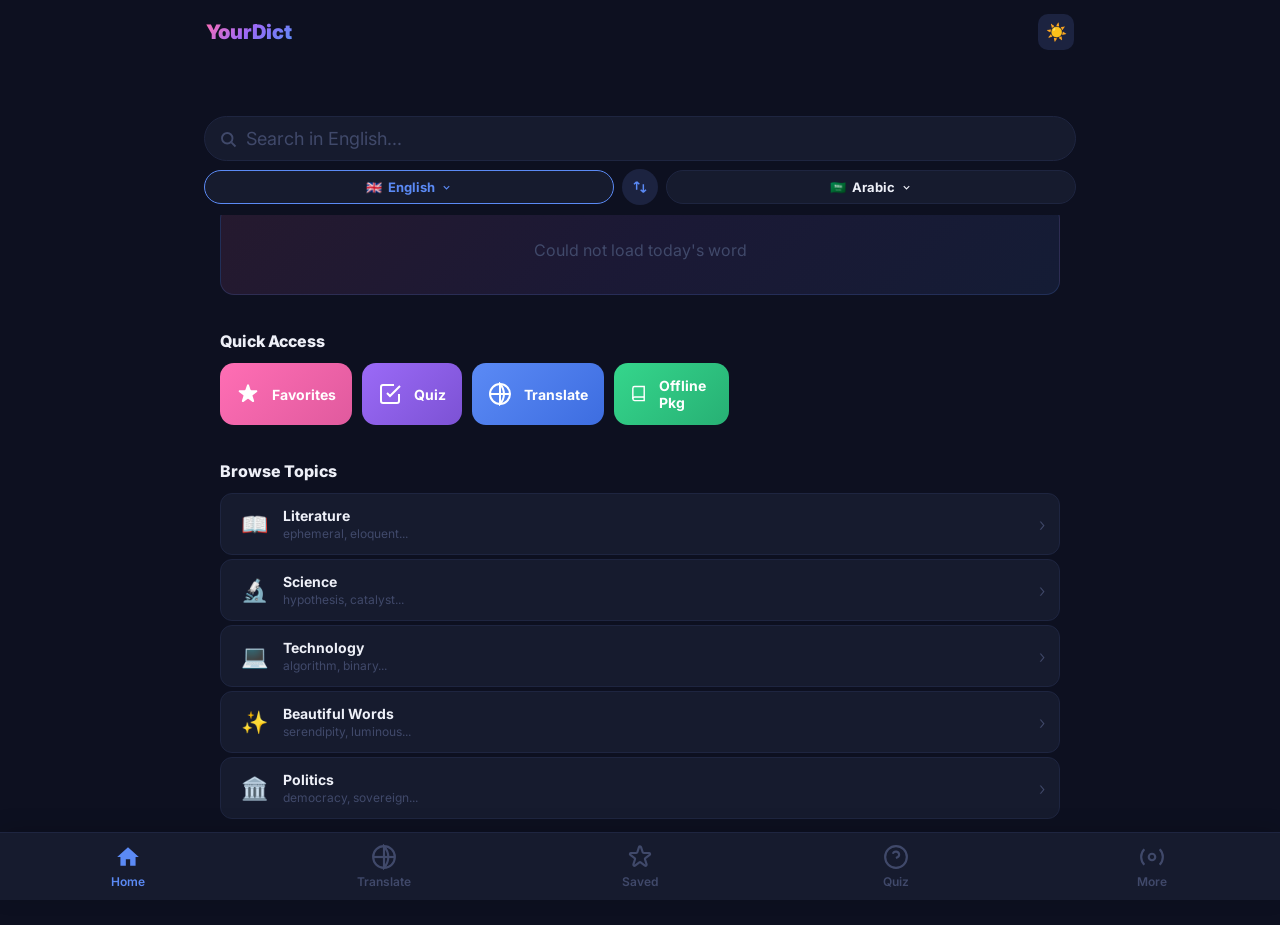
==== commit 02304302: "Add files via upload" ====
--- a/app/src/main/assets/www/index.html
+++ b/app/src/main/assets/www/index.html
@@ -21,7 +21,7 @@
   </div>
 </header>
 
-<!-- SEARCH BAR (sticky) -->
+<!-- SEARCH BAR -->
 <div class="search-sticky">
   <div class="search-row">
     <div class="search-box" id="searchBox">
@@ -32,46 +32,41 @@
       </button>
     </div>
   </div>
-  <!-- LANG BAR -->
   <div class="lang-bar">
     <button class="lb-btn lb-from" onclick="openLang('from')">
-      <span id="fFlag">🇬🇧</span>
-      <span id="fName">English</span>
+      <span id="fFlag">🇬🇧</span><span id="fName">English</span>
       <svg viewBox="0 0 24 24" fill="none" stroke="currentColor" stroke-width="2.5" width="11"><polyline points="6 9 12 15 18 9"/></svg>
     </button>
     <button class="lb-swap" onclick="swapLangs()">
       <svg viewBox="0 0 24 24" fill="none" stroke="currentColor" stroke-width="2.2" width="16"><path d="M7 16V4m0 0L3 8m4-4l4 4M17 8v12m0 0l4-4m-4 4l-4-4"/></svg>
     </button>
     <button class="lb-btn lb-to" onclick="openLang('to')">
-      <span id="tFlag">🇸🇦</span>
-      <span id="tName">Arabic</span>
+      <span id="tFlag">🇸🇦</span><span id="tName">Arabic</span>
       <svg viewBox="0 0 24 24" fill="none" stroke="currentColor" stroke-width="2.5" width="11"><polyline points="6 9 12 15 18 9"/></svg>
     </button>
   </div>
-  <!-- SUGGESTIONS -->
   <div class="sugg-drop" id="suggDrop"></div>
 </div>
 
-<!-- RESULT (shown after search) -->
+<!-- RESULT AREA -->
 <div id="resultArea" style="display:none">
   <div class="word-hero" id="wordHero"></div>
   <div class="pron-row" id="pronRow"></div>
-
   <div class="sec-tabs" id="secTabs">
     <button class="stab active" data-s="dict" onclick="showSection('dict')">Dictionary</button>
     <button class="stab" data-s="trans" onclick="showSection('trans')">Translation</button>
     <button class="stab" data-s="syn" onclick="showSection('syn')">Synonyms</button>
   </div>
-
   <div id="secDict" class="sec-content"></div>
   <div id="secTrans" class="sec-content" style="display:none"></div>
   <div id="secSyn" class="sec-content" style="display:none"></div>
-
   <button class="back-home" onclick="goHome()">← Back to Home</button>
 </div>
 
-<!-- HOME -->
+<!-- HOME AREA -->
 <div id="homeArea">
+
+  <!-- WOD -->
   <div class="home-block">
     <div class="blk-hdr">
       <span class="blk-title">Word of the Day</span>
@@ -82,6 +77,7 @@
     </div>
   </div>
 
+  <!-- QUICK ACCESS -->
   <div class="home-block">
     <div class="blk-hdr"><span class="blk-title">Quick Access</span></div>
     <div class="qa-grid">
@@ -97,13 +93,15 @@
         <svg viewBox="0 0 24 24" fill="none" stroke="white" stroke-width="2" width="24"><circle cx="12" cy="12" r="10"/><line x1="2" y1="12" x2="22" y2="12"/><path d="M12 2a15.3 15.3 0 0 1 4 10 15.3 15.3 0 0 1-4 10z"/></svg>
         <span>Translate</span>
       </a>
+      <!-- Offline Library button -->
       <div class="qa-item qa-teal" onclick="showOfflineLibrary()" style="cursor:pointer">
         <svg viewBox="0 0 24 24" fill="none" stroke="white" stroke-width="2" width="24"><path d="M4 19.5A2.5 2.5 0 0 1 6.5 17H20"/><path d="M6.5 2H20v20H6.5A2.5 2.5 0 0 1 4 19.5v-15A2.5 2.5 0 0 1 6.5 2z"/></svg>
-        <span>Library</span>
+        <span>Offline Pkg</span>
       </div>
     </div>
   </div>
 
+  <!-- RECENT -->
   <div class="home-block" id="recentBlk" style="display:none">
     <div class="blk-hdr">
       <span class="blk-title">Recent Searches</span>
@@ -112,6 +110,7 @@
     <div class="chip-row" id="recentChips"></div>
   </div>
 
+  <!-- TOPICS -->
   <div class="home-block">
     <div class="blk-hdr"><span class="blk-title">Browse Topics</span></div>
     <div class="topic-list">
@@ -122,9 +121,10 @@
       <div class="topic-row" onclick="search('democracy')"><span class="tr-icon">🏛️</span><div class="tr-info"><b>Politics</b><span>democracy, sovereign...</span></div><span class="tr-chev">›</span></div>
     </div>
   </div>
+
 </div>
 
-<!-- LANG MODAL (also used for Library) -->
+<!-- MODAL (Language / Offline Packages) -->
 <div class="modal-overlay" id="langModal" style="display:none" onclick="closeLang()">
   <div class="modal-sheet" onclick="event.stopPropagation()">
     <div class="modal-head">
@@ -144,8 +144,9 @@
   <a class="bn" href="about.html"><svg viewBox="0 0 24 24" fill="none" stroke="currentColor" stroke-width="2" width="22"><circle cx="12" cy="12" r="3"/><path d="M19.07 4.93a10 10 0 0 1 0 14.14M4.93 4.93a10 10 0 0 0 0 14.14"/></svg><span>More</span></a>
 </nav>
 
-<!-- Load offline dictionary FIRST, then app logic -->
+<!-- Scripts: load order matters -->
 <script src="offline_dict.js"></script>
+<script src="offline_download_manager.js"></script>
 <script src="app.js"></script>
 </body>
 </html>
--- a/app/src/main/assets/www/style.css
+++ b/app/src/main/assets/www/style.css
@@ -344,3 +344,168 @@
     grid-template-columns: repeat(4, 1fr) !important;
   }
 }
+/* ═══════════════════════════════════════════════════════
+   OFFLINE PACKAGES SCREEN — Styles (add to style.css)
+══════════════════════════════════════════════════════ */
+
+/* Package header */
+.pkg-header {
+  padding: 12px 16px 8px;
+  border-bottom: 1px solid var(--BD);
+}
+
+.pkg-lang-row {
+  display: flex;
+  gap: 8px;
+  margin-bottom: 10px;
+}
+
+.pkg-lang-pill {
+  padding: 6px 16px;
+  border-radius: 20px;
+  font-size: 13px;
+  font-weight: 600;
+  background: var(--BD);
+  color: var(--T2);
+  cursor: pointer;
+}
+
+.pkg-lang-pill.active {
+  background: var(--AC);
+  color: #fff;
+}
+
+.pkg-storage-info {
+  display: flex;
+  align-items: center;
+  justify-content: space-between;
+  background: #22c55e15;
+  border: 1px solid #22c55e33;
+  border-radius: 10px;
+  padding: 8px 12px;
+  font-size: 13px;
+  color: #22c55e;
+  margin-bottom: 4px;
+}
+
+.pkg-delete-btn {
+  background: none;
+  border: 1px solid #ef444444;
+  color: #ef4444;
+  border-radius: 6px;
+  padding: 3px 10px;
+  font-size: 12px;
+  cursor: pointer;
+}
+
+/* Package list */
+.pkg-list {
+  padding: 4px 0;
+}
+
+.pkg-row {
+  display: flex;
+  align-items: center;
+  padding: 14px 16px;
+  border-bottom: 1px solid var(--BD);
+  gap: 12px;
+}
+
+.pkg-info {
+  flex: 1;
+}
+
+.pkg-name {
+  font-size: 15px;
+  font-weight: 600;
+  color: var(--T1);
+  margin-bottom: 3px;
+}
+
+.pkg-desc {
+  font-size: 12px;
+  color: var(--T3);
+}
+
+/* Status icons */
+.pkg-status {
+  width: 32px;
+  height: 32px;
+  border-radius: 50%;
+  display: flex;
+  align-items: center;
+  justify-content: center;
+  font-size: 14px;
+  flex-shrink: 0;
+}
+
+.pkg-status.downloaded {
+  background: #22c55e22;
+  color: #22c55e;
+  border: 2px solid #22c55e;
+}
+
+.pkg-status.bundled {
+  background: #f59e0b22;
+  color: #f59e0b;
+  border: 2px solid #f59e0b55;
+}
+
+.pkg-status.soon {
+  background: var(--BD);
+  color: var(--T3);
+  border: 2px solid var(--BD);
+}
+
+.pkg-download-btn {
+  width: 36px;
+  height: 36px;
+  border-radius: 50%;
+  background: var(--AC);
+  color: #fff;
+  border: none;
+  font-size: 16px;
+  cursor: pointer;
+  display: flex;
+  align-items: center;
+  justify-content: center;
+  flex-shrink: 0;
+  transition: opacity .2s;
+}
+
+.pkg-download-btn:active { opacity: .7; }
+
+/* Progress */
+.pkg-progress-wrap {
+  margin-top: 8px;
+}
+
+.pkg-progress-bar {
+  height: 4px;
+  background: var(--BD);
+  border-radius: 2px;
+  overflow: hidden;
+  margin-bottom: 4px;
+}
+
+.pkg-progress-fill {
+  height: 100%;
+  background: var(--AC);
+  border-radius: 2px;
+  transition: width .3s ease;
+  width: 0%;
+}
+
+.pkg-progress-text {
+  font-size: 11px;
+  color: var(--T3);
+}
+
+/* Footer note */
+.pkg-note {
+  padding: 12px 16px;
+  font-size: 11px;
+  color: var(--T3);
+  line-height: 1.6;
+  border-top: 1px solid var(--BD);
+}
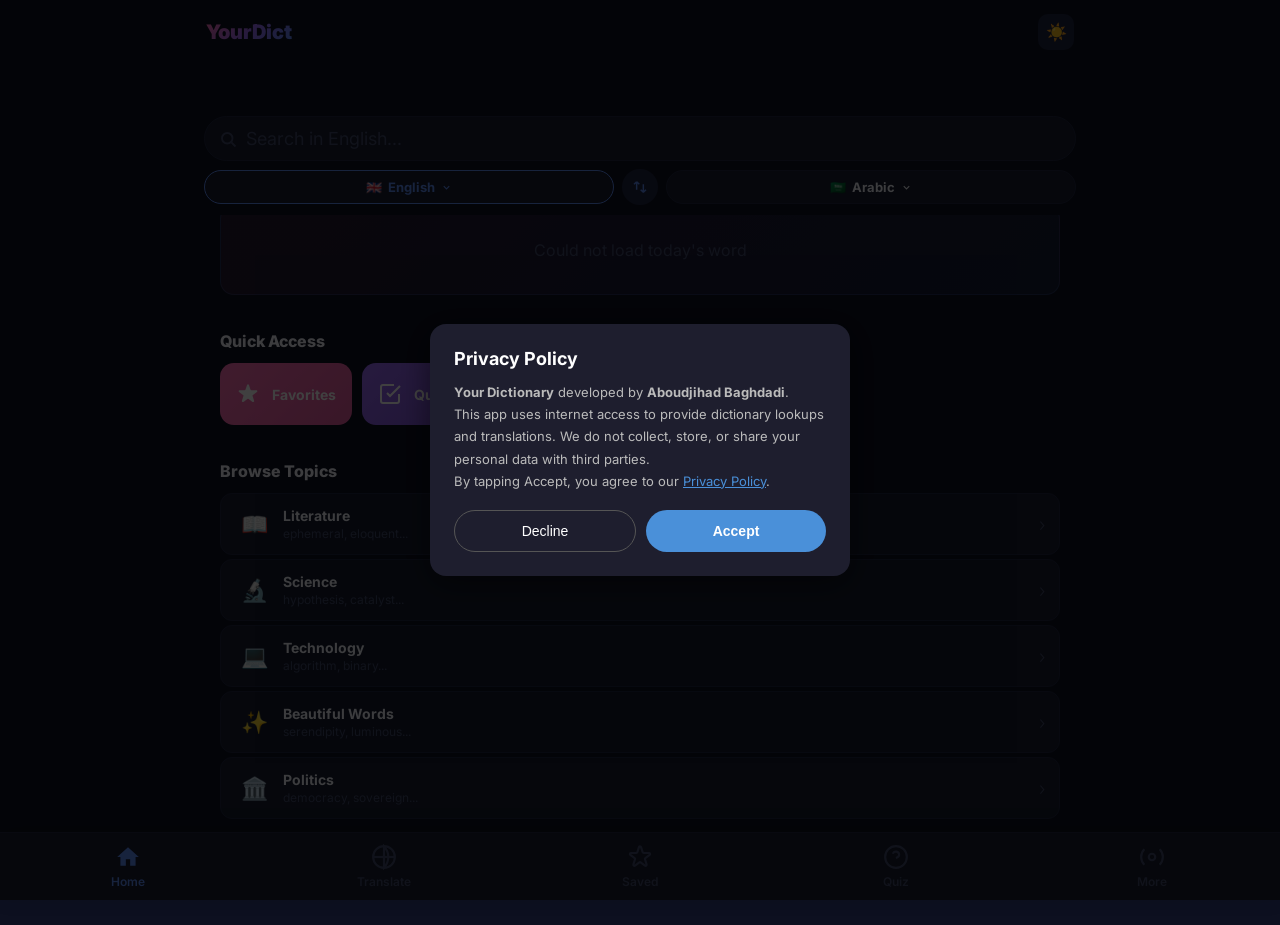
==== commit fb1d3bc2: "Add files via upload" ====
--- a/app/src/main/assets/www/index.html
+++ b/app/src/main/assets/www/index.html
@@ -148,5 +148,40 @@
 <script src="offline_dict.js"></script>
 <script src="offline_download_manager.js"></script>
 <script src="app.js"></script>
+
+<!-- PRIVACY POLICY POPUP -->
+<div id="ppOverlay" style="display:none;position:fixed;top:0;left:0;width:100%;height:100%;background:rgba(0,0,0,0.75);z-index:9999;align-items:center;justify-content:center;">
+  <div style="background:#1e1e2e;color:#fff;border-radius:16px;padding:24px;margin:16px;max-width:420px;max-height:80vh;overflow-y:auto;box-shadow:0 8px 32px rgba(0,0,0,0.5);">
+    <h2 style="margin:0 0 12px;font-size:18px;font-weight:700;">Privacy Policy</h2>
+    <p style="font-size:13px;line-height:1.7;color:#bbb;">
+      <b>Your Dictionary</b> developed by <b>Aboudjihad Baghdadi</b>.
+    </p>
+    <p style="font-size:13px;line-height:1.7;color:#bbb;">
+      This app uses internet access to provide dictionary lookups and translations. We do not collect, store, or share your personal data with third parties.
+    </p>
+    <p style="font-size:13px;line-height:1.7;color:#bbb;">
+      By tapping Accept, you agree to our <a href="https://jdbag.github.io/your-dictionary/Privacy-Policy" style="color:#4a90d9;">Privacy Policy</a>.
+    </p>
+    <div style="display:flex;gap:10px;margin-top:18px;">
+      <button id="ppDecline" style="flex:1;padding:12px;border-radius:50px;border:1px solid #555;background:transparent;color:#fff;font-size:14px;cursor:pointer;">Decline</button>
+      <button id="ppAccept" style="flex:1;padding:12px;border-radius:50px;border:none;background:#4a90d9;color:#fff;font-size:14px;font-weight:700;cursor:pointer;">Accept</button>
+    </div>
+  </div>
+</div>
+<script>
+(function(){
+  if(!localStorage.getItem('yd_pp')){
+    document.getElementById('ppOverlay').style.display='flex';
+  }
+  document.getElementById('ppAccept').onclick=function(){
+    localStorage.setItem('yd_pp','1');
+    document.getElementById('ppOverlay').style.display='none';
+  };
+  document.getElementById('ppDecline').onclick=function(){
+    document.getElementById('ppOverlay').style.display='none';
+  };
+})();
+</script>
+
 </body>
 </html>
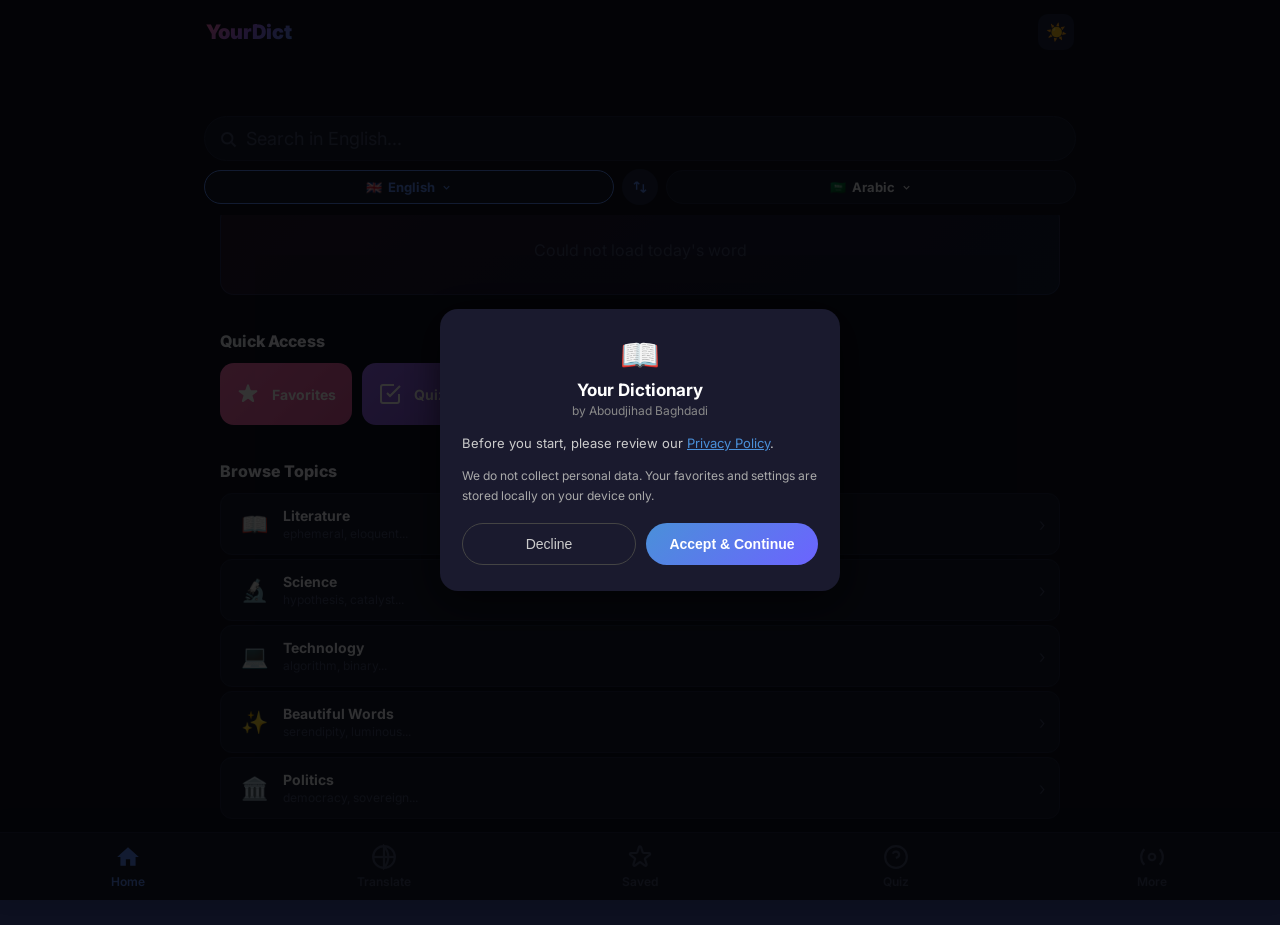
==== commit 7e59bda6: "Add files via upload" ====
--- a/app/src/main/assets/www/index.html
+++ b/app/src/main/assets/www/index.html
@@ -149,36 +149,42 @@
 <script src="offline_download_manager.js"></script>
 <script src="app.js"></script>
 
-<!-- PRIVACY POLICY POPUP -->
-<div id="ppOverlay" style="display:none;position:fixed;top:0;left:0;width:100%;height:100%;background:rgba(0,0,0,0.75);z-index:9999;align-items:center;justify-content:center;">
-  <div style="background:#1e1e2e;color:#fff;border-radius:16px;padding:24px;margin:16px;max-width:420px;max-height:80vh;overflow-y:auto;box-shadow:0 8px 32px rgba(0,0,0,0.5);">
-    <h2 style="margin:0 0 12px;font-size:18px;font-weight:700;">Privacy Policy</h2>
-    <p style="font-size:13px;line-height:1.7;color:#bbb;">
-      <b>Your Dictionary</b> developed by <b>Aboudjihad Baghdadi</b>.
+<!-- PRIVACY POPUP - Required by Huawei AppGallery Rule 7.5 -->
+<div id="ppBox" style="display:none;position:fixed;top:0;left:0;width:100%;height:100%;background:rgba(0,0,0,0.8);z-index:9999;align-items:center;justify-content:center;">
+  <div style="background:#1a1a2e;border-radius:18px;padding:26px 22px;margin:18px;max-width:400px;box-shadow:0 10px 40px rgba(0,0,0,0.6);">
+    <div style="text-align:center;margin-bottom:14px;">
+      <div style="font-size:32px;margin-bottom:6px;">📖</div>
+      <div style="font-size:17px;font-weight:700;color:#fff;">Your Dictionary</div>
+      <div style="font-size:12px;color:#888;margin-top:3px;">by Aboudjihad Baghdadi</div>
+    </div>
+    <p style="font-size:13px;line-height:1.7;color:#ccc;margin:0 0 12px;">
+      Before you start, please review our <a id="ppLink" href="#" style="color:#4a90d9;text-decoration:underline;">Privacy Policy</a>.
     </p>
-    <p style="font-size:13px;line-height:1.7;color:#bbb;">
-      This app uses internet access to provide dictionary lookups and translations. We do not collect, store, or share your personal data with third parties.
+    <p style="font-size:12px;line-height:1.6;color:#aaa;margin:0 0 18px;">
+      We do not collect personal data. Your favorites and settings are stored locally on your device only.
     </p>
-    <p style="font-size:13px;line-height:1.7;color:#bbb;">
-      By tapping Accept, you agree to our <a href="https://jdbag.github.io/your-dictionary/Privacy-Policy" style="color:#4a90d9;">Privacy Policy</a>.
-    </p>
-    <div style="display:flex;gap:10px;margin-top:18px;">
-      <button id="ppDecline" style="flex:1;padding:12px;border-radius:50px;border:1px solid #555;background:transparent;color:#fff;font-size:14px;cursor:pointer;">Decline</button>
-      <button id="ppAccept" style="flex:1;padding:12px;border-radius:50px;border:none;background:#4a90d9;color:#fff;font-size:14px;font-weight:700;cursor:pointer;">Accept</button>
+    <div style="display:flex;gap:10px;">
+      <button id="ppDecline" style="flex:1;padding:12px;border-radius:50px;border:1px solid #444;background:transparent;color:#ccc;font-size:14px;cursor:pointer;">Decline</button>
+      <button id="ppAccept" style="flex:1;padding:12px;border-radius:50px;border:none;background:linear-gradient(135deg,#4a90d9,#6c63ff);color:#fff;font-size:14px;font-weight:700;cursor:pointer;">Accept & Continue</button>
     </div>
   </div>
 </div>
 <script>
 (function(){
-  if(!localStorage.getItem('yd_pp')){
-    document.getElementById('ppOverlay').style.display='flex';
+  if(!localStorage.getItem('yd_pp_v2')){
+    var box=document.getElementById('ppBox');
+    box.style.display='flex';
   }
   document.getElementById('ppAccept').onclick=function(){
-    localStorage.setItem('yd_pp','1');
-    document.getElementById('ppOverlay').style.display='none';
+    localStorage.setItem('yd_pp_v2','1');
+    document.getElementById('ppBox').style.display='none';
   };
   document.getElementById('ppDecline').onclick=function(){
-    document.getElementById('ppOverlay').style.display='none';
+    document.getElementById('ppBox').style.display='none';
+  };
+  document.getElementById('ppLink').onclick=function(e){
+    e.preventDefault();
+    window.open('https://jdbag.github.io/yourdictionary-H-android/Privacy-Policy','_blank');
   };
 })();
 </script>
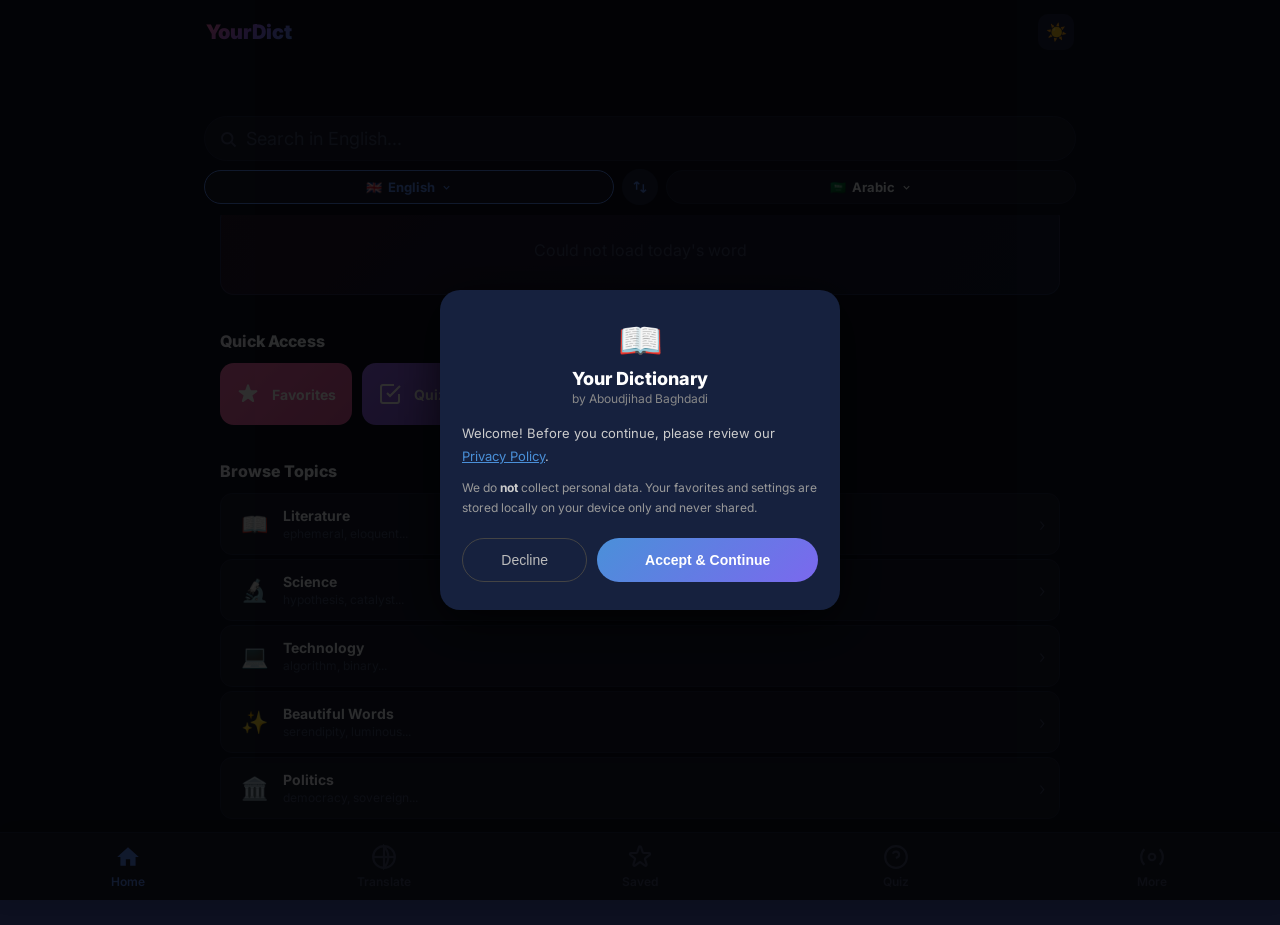
==== commit 2f9ca41f: "Add files via upload" ====
--- a/app/src/main/assets/www/index.html
+++ b/app/src/main/assets/www/index.html
@@ -149,45 +149,44 @@
 <script src="offline_download_manager.js"></script>
 <script src="app.js"></script>
 
-<!-- PRIVACY POPUP - Required by Huawei AppGallery Rule 7.5 -->
-<div id="ppBox" style="display:none;position:fixed;top:0;left:0;width:100%;height:100%;background:rgba(0,0,0,0.8);z-index:9999;align-items:center;justify-content:center;">
-  <div style="background:#1a1a2e;border-radius:18px;padding:26px 22px;margin:18px;max-width:400px;box-shadow:0 10px 40px rgba(0,0,0,0.6);">
-    <div style="text-align:center;margin-bottom:14px;">
-      <div style="font-size:32px;margin-bottom:6px;">📖</div>
-      <div style="font-size:17px;font-weight:700;color:#fff;">Your Dictionary</div>
-      <div style="font-size:12px;color:#888;margin-top:3px;">by Aboudjihad Baghdadi</div>
+<!-- PRIVACY POPUP -->
+<div id="ppBox" style="display:none;position:fixed;top:0;left:0;width:100%;height:100%;background:rgba(0,0,0,0.82);z-index:9999;align-items:center;justify-content:center;">
+  <div style="background:#16213e;border-radius:20px;padding:28px 22px;margin:16px;max-width:400px;box-shadow:0 12px 48px rgba(0,0,0,0.7);">
+    <div style="text-align:center;margin-bottom:16px;">
+      <div style="font-size:36px;">📖</div>
+      <div style="font-size:18px;font-weight:800;color:#fff;margin-top:6px;">Your Dictionary</div>
+      <div style="font-size:12px;color:#888;margin-top:2px;">by Aboudjihad Baghdadi</div>
     </div>
-    <p style="font-size:13px;line-height:1.7;color:#ccc;margin:0 0 12px;">
-      Before you start, please review our <a id="ppLink" href="#" style="color:#4a90d9;text-decoration:underline;">Privacy Policy</a>.
+    <p style="font-size:13px;line-height:1.75;color:#ccc;margin:0 0 10px;">
+      Welcome! Before you continue, please review our
+      <span id="ppLinkSpan" style="color:#4a90d9;text-decoration:underline;cursor:pointer;">Privacy Policy</span>.
     </p>
-    <p style="font-size:12px;line-height:1.6;color:#aaa;margin:0 0 18px;">
-      We do not collect personal data. Your favorites and settings are stored locally on your device only.
+    <p style="font-size:12px;line-height:1.65;color:#999;margin:0 0 20px;">
+      We do <b style="color:#ccc;">not</b> collect personal data. Your favorites and settings are stored locally on your device only and never shared.
     </p>
     <div style="display:flex;gap:10px;">
-      <button id="ppDecline" style="flex:1;padding:12px;border-radius:50px;border:1px solid #444;background:transparent;color:#ccc;font-size:14px;cursor:pointer;">Decline</button>
-      <button id="ppAccept" style="flex:1;padding:12px;border-radius:50px;border:none;background:linear-gradient(135deg,#4a90d9,#6c63ff);color:#fff;font-size:14px;font-weight:700;cursor:pointer;">Accept & Continue</button>
+      <button id="ppDeclineBtn" style="flex:1;padding:13px;border-radius:50px;border:1px solid #444;background:transparent;color:#bbb;font-size:14px;cursor:pointer;">Decline</button>
+      <button id="ppAcceptBtn" style="flex:2;padding:13px;border-radius:50px;border:none;background:linear-gradient(135deg,#4a90d9,#7b68ee);color:#fff;font-size:14px;font-weight:700;cursor:pointer;">Accept & Continue</button>
     </div>
   </div>
 </div>
 <script>
 (function(){
-  if(!localStorage.getItem('yd_pp_v2')){
-    var box=document.getElementById('ppBox');
-    box.style.display='flex';
+  if(!localStorage.getItem('yd_privacy_v3')){
+    document.getElementById('ppBox').style.display='flex';
   }
-  document.getElementById('ppAccept').onclick=function(){
-    localStorage.setItem('yd_pp_v2','1');
+  document.getElementById('ppAcceptBtn').onclick=function(){
+    localStorage.setItem('yd_privacy_v3','1');
     document.getElementById('ppBox').style.display='none';
   };
-  document.getElementById('ppDecline').onclick=function(){
+  document.getElementById('ppDeclineBtn').onclick=function(){
     document.getElementById('ppBox').style.display='none';
   };
-  document.getElementById('ppLink').onclick=function(e){
-    e.preventDefault();
-    window.open('https://jdbag.github.io/yourdictionary-H-android/Privacy-Policy','_blank');
+  document.getElementById('ppLinkSpan').onclick=function(){
+    if(window.AndroidBridge) window.location.href='https://jdbag.github.io/yourdictionary-H-android/Privacy-Policy';
+    else window.open('https://jdbag.github.io/yourdictionary-H-android/Privacy-Policy','_blank');
   };
 })();
 </script>
-
 </body>
 </html>
